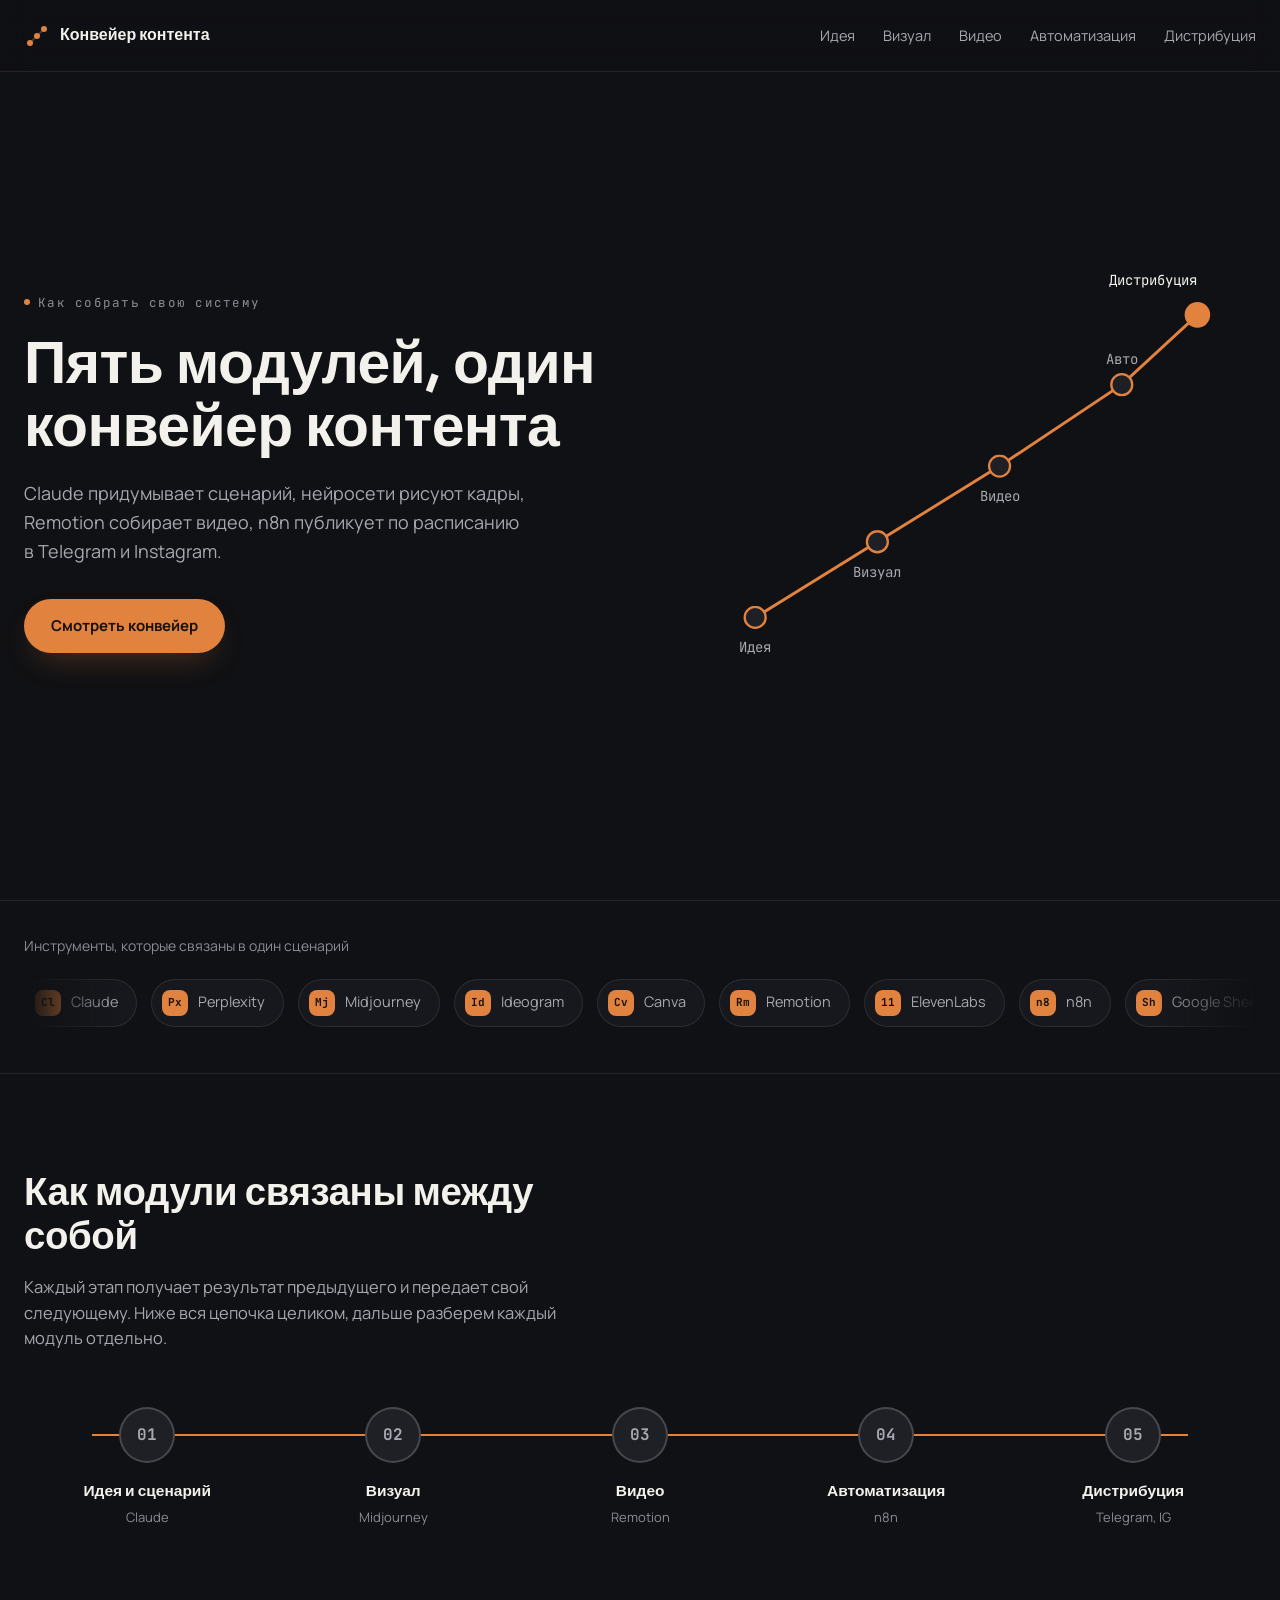
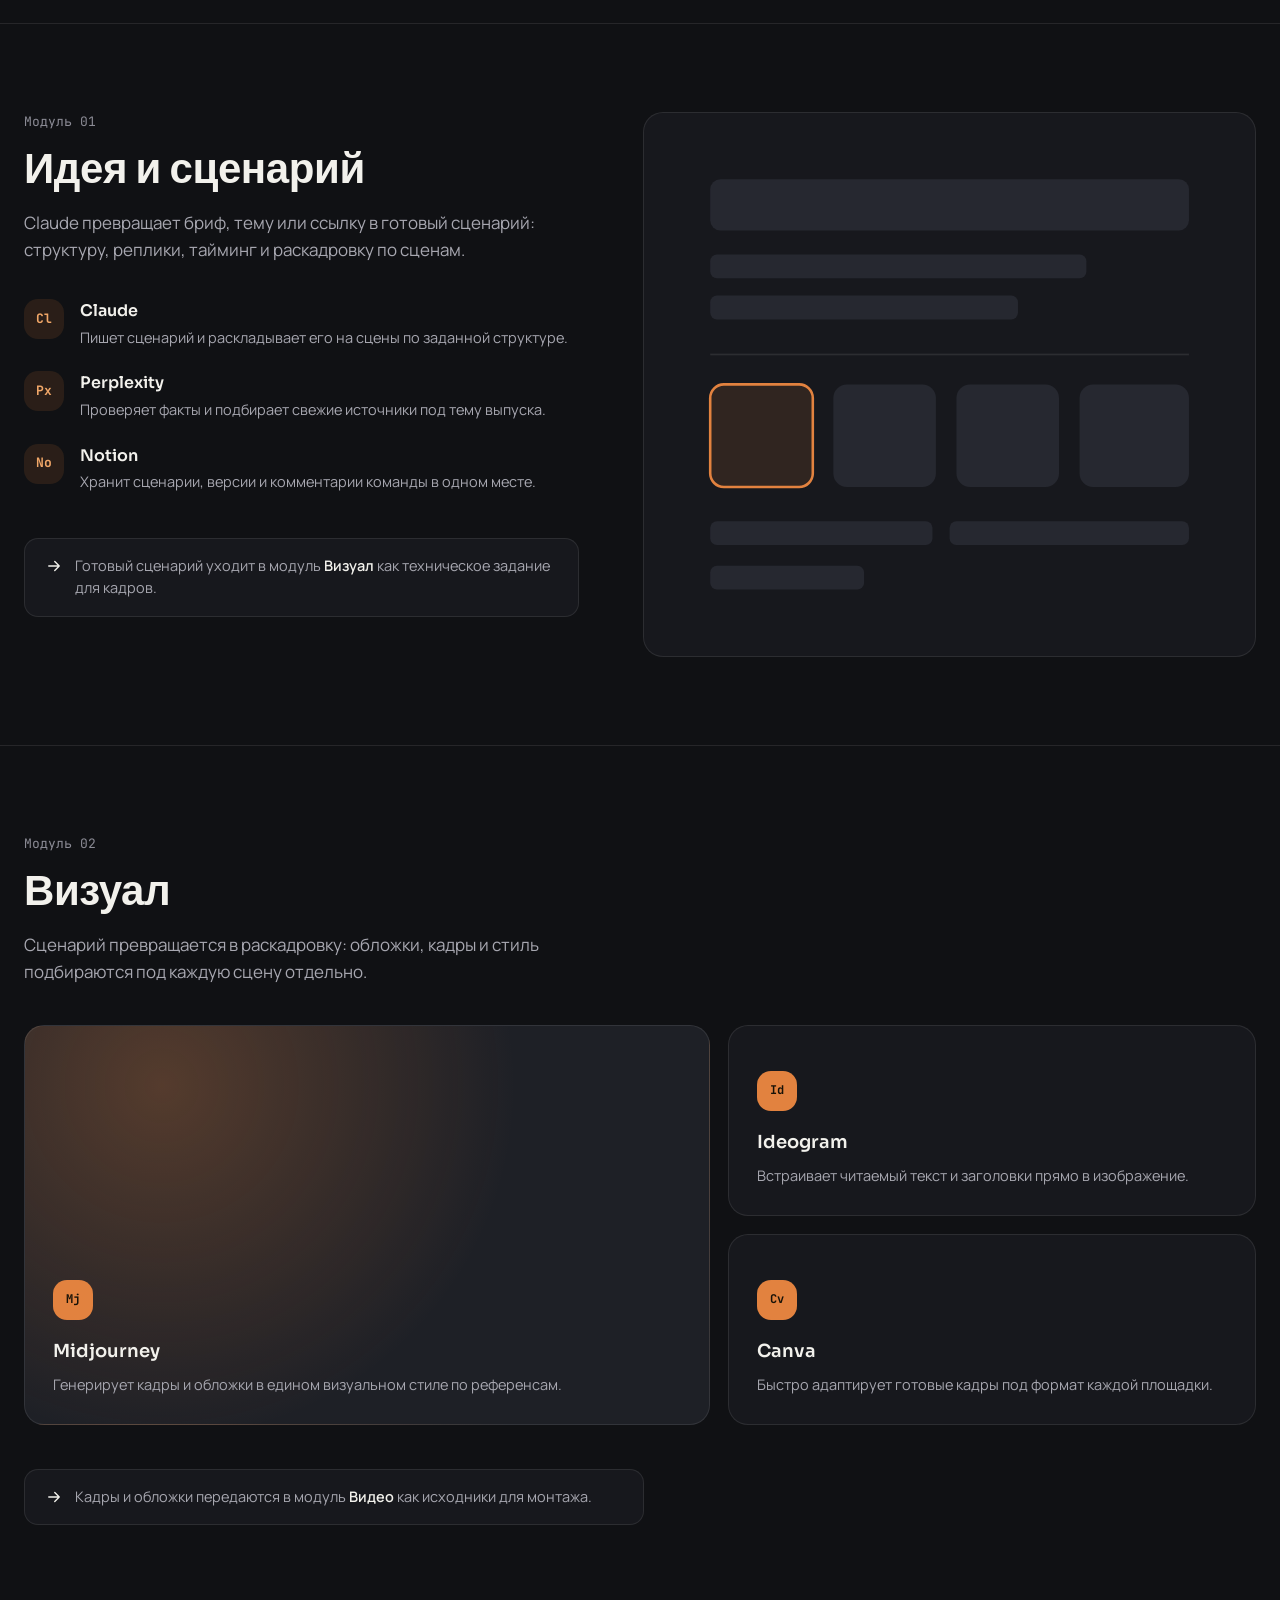
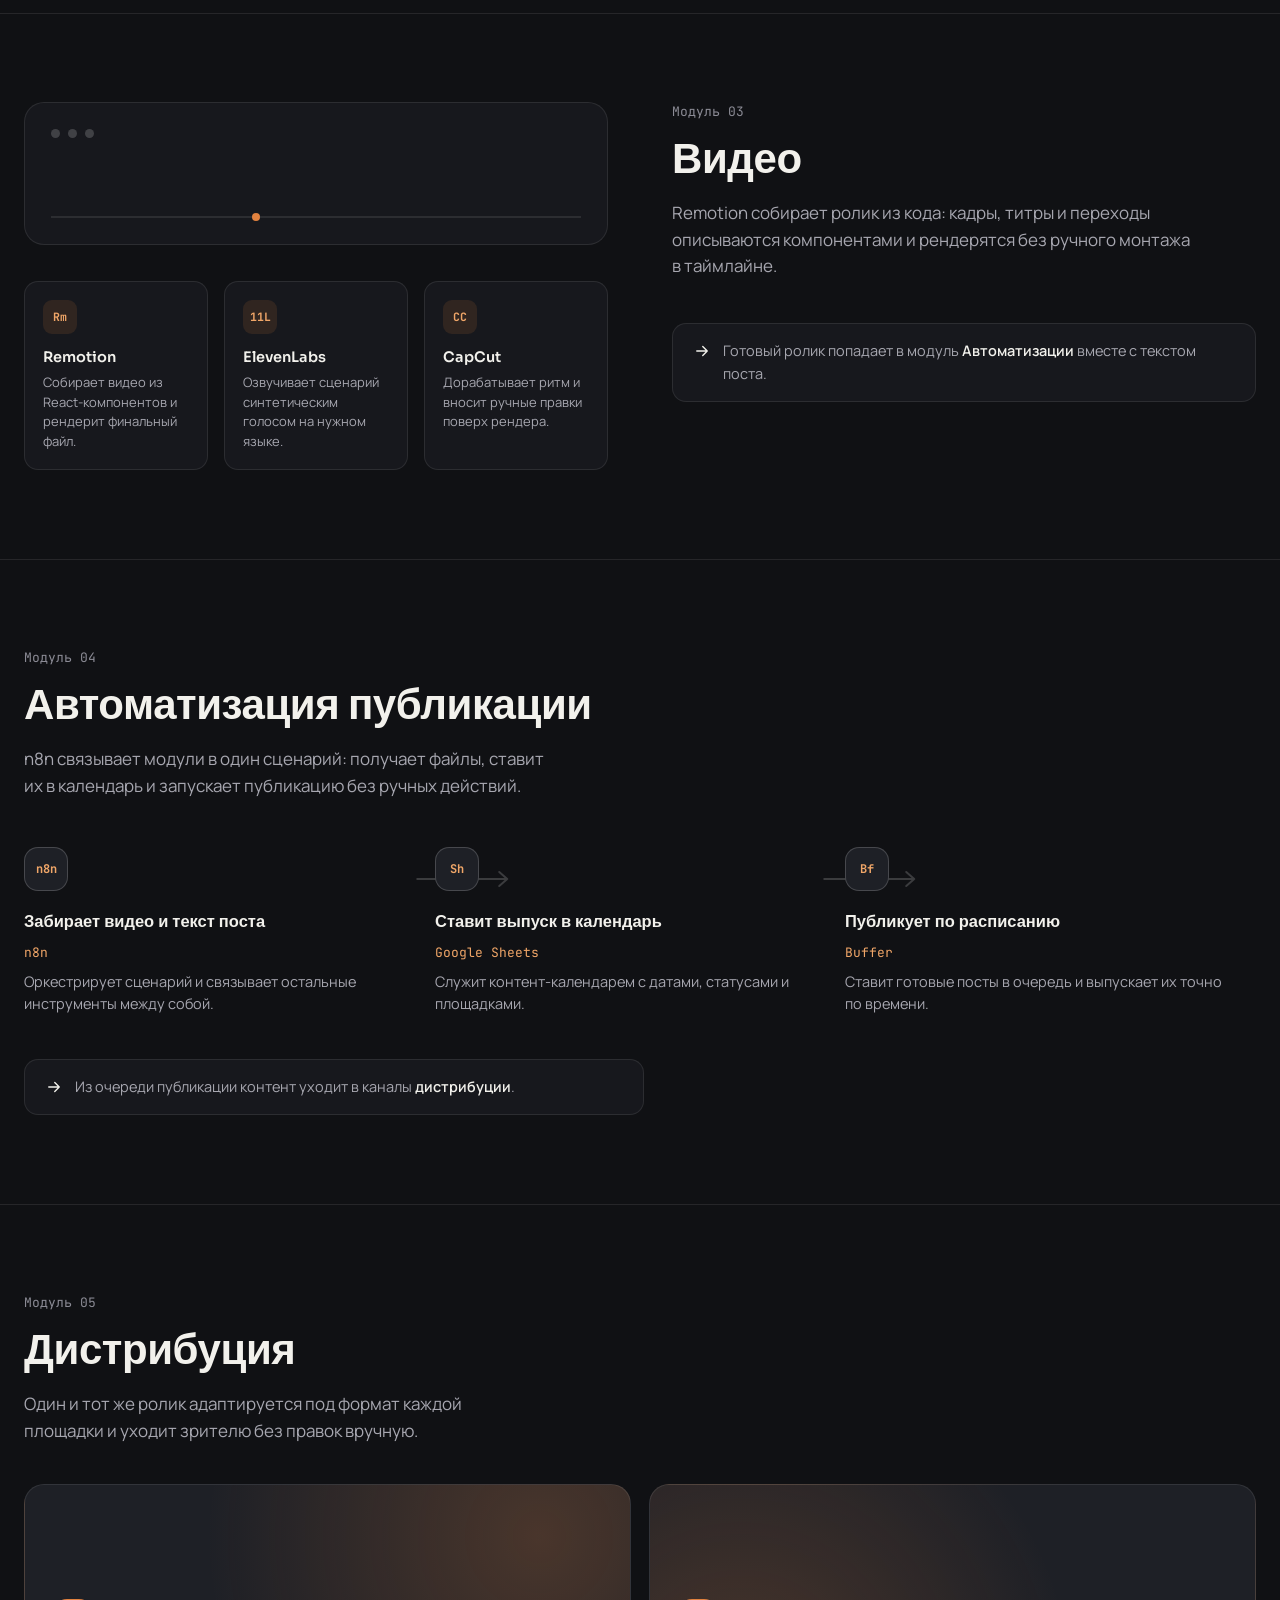
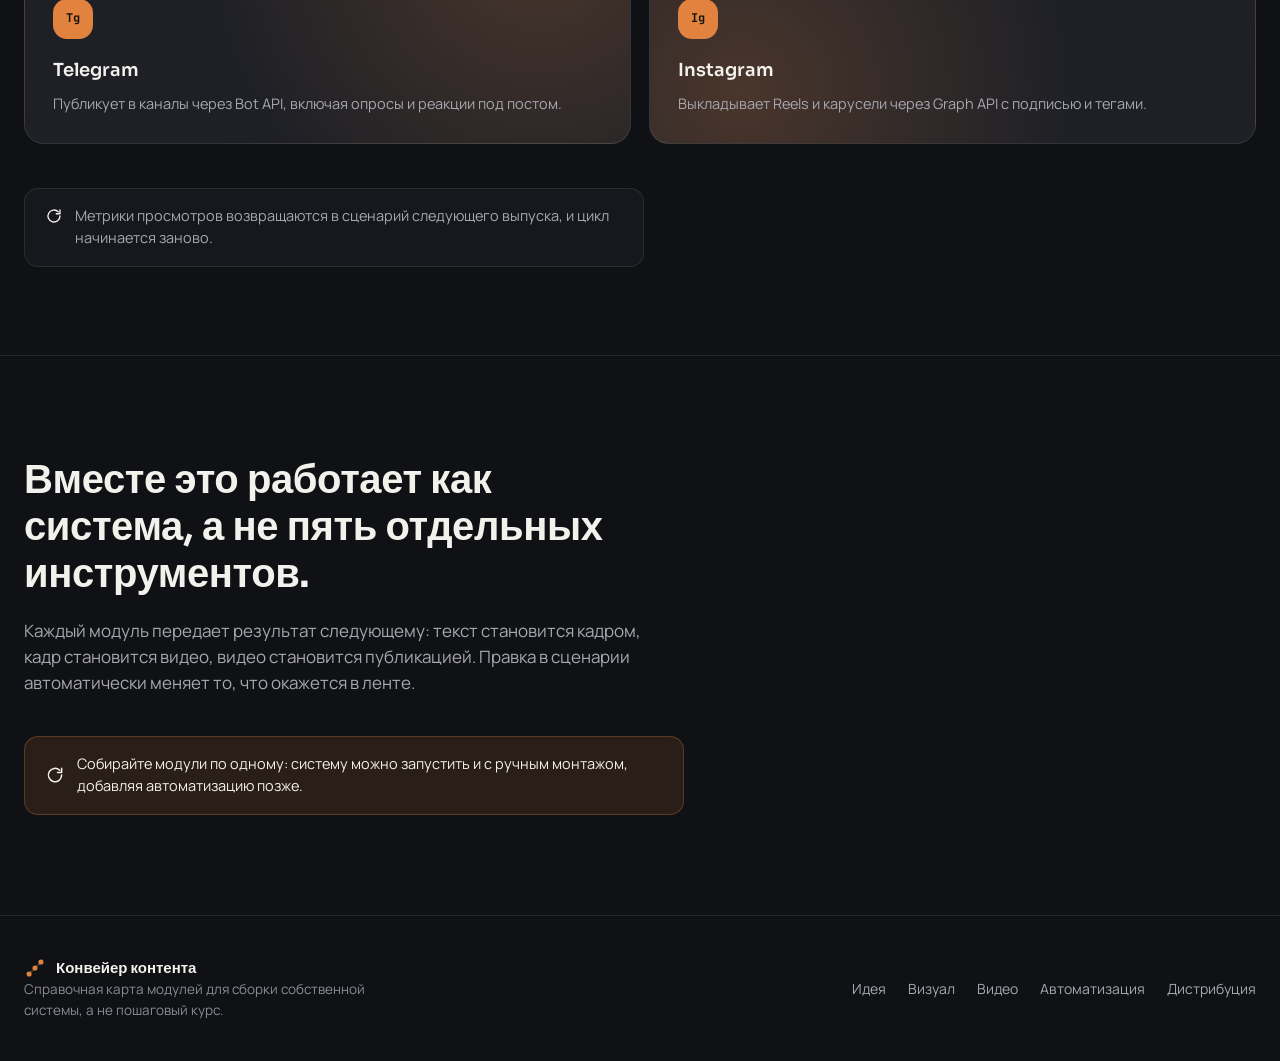
==== content-system-hub/index.html @ c8b433cd "Add content-system-hub: AI content pipeline hub Standalone interactive hub explaining how to build a" ====
<!doctype html>
<html lang="ru">
<head>
<meta charset="UTF-8">
<meta name="viewport" content="width=device-width, initial-scale=1">
<title>Конвейер контента на AI: пять модулей одной системы</title>
<meta name="description" content="Как собрать личную систему генерации контента: сценарий через Claude, визуал, видео на Remotion, автоматизация в n8n и дистрибуция в Telegram и Instagram.">
<link rel="preconnect" href="https://fonts.googleapis.com">
<link rel="preconnect" href="https://fonts.gstatic.com" crossorigin>
<link href="https://fonts.googleapis.com/css2?family=Sora:wght@500;600;700&family=Manrope:wght@400;500;600;700;800&family=JetBrains+Mono:wght@500;700&display=swap" rel="stylesheet">
<link rel="stylesheet" href="assets/css/style.css">
</head>
<body>

<nav class="nav">
  <div class="wrap nav__row">
    <a href="#top" class="brand">
      <svg class="brand__mark" viewBox="0 0 26 26" fill="none" aria-hidden="true">
        <line x1="6" y1="20" x2="20" y2="6" stroke="var(--c-border-strong)" stroke-width="2"/>
        <circle cx="6" cy="20" r="3" fill="var(--c-accent)"/>
        <circle cx="13" cy="13" r="3" fill="var(--c-accent)"/>
        <circle cx="20" cy="6" r="3" fill="var(--c-accent)"/>
      </svg>
      Конвейер контента
    </a>
    <ul class="nav__links">
      <li><a href="#idea">Идея</a></li>
      <li><a href="#visual">Визуал</a></li>
      <li><a href="#video">Видео</a></li>
      <li><a href="#automation">Автоматизация</a></li>
      <li><a href="#distribution">Дистрибуция</a></li>
    </ul>
    <button class="nav__toggle" aria-label="Открыть меню" aria-expanded="false">
      <svg viewBox="0 0 24 24" fill="none" aria-hidden="true">
        <path d="M4 6h16M4 12h16M4 18h16" stroke="currentColor" stroke-width="1.8" stroke-linecap="round"/>
      </svg>
    </button>
  </div>
</nav>

<header class="hero" id="top">
  <div class="wrap hero__grid">
    <div class="hero__text">
      <span class="hero__kicker"><span class="dot"></span>Как собрать свою систему</span>
      <h1>Пять модулей, один конвейер контента</h1>
      <p class="lede">Claude придумывает сценарий, нейросети рисуют кадры, Remotion собирает видео, n8n публикует по расписанию в Telegram и Instagram.</p>
      <div class="hero__actions">
        <a href="#pipeline" class="btn btn--primary">Смотреть конвейер</a>
      </div>
    </div>
    <div class="hero__art">
      <svg viewBox="0 0 480 380" fill="none" aria-hidden="true">
        <path class="flow-line" d="M50,320 L155,255 L260,190 L365,120 L430,60" stroke="var(--c-accent)" stroke-width="2.5" fill="none" stroke-linecap="round"/>
        <g class="flow-node" style="animation-delay:.35s">
          <circle cx="50" cy="320" r="9" fill="var(--c-bg-elev-2)" stroke="var(--c-accent)" stroke-width="2"/>
          <text x="50" y="350" text-anchor="middle" font-family="var(--font-mono)" font-size="12" fill="var(--c-text-muted)">Идея</text>
        </g>
        <g class="flow-node" style="animation-delay:.6s">
          <circle cx="155" cy="255" r="9" fill="var(--c-bg-elev-2)" stroke="var(--c-accent)" stroke-width="2"/>
          <text x="155" y="285" text-anchor="middle" font-family="var(--font-mono)" font-size="12" fill="var(--c-text-muted)">Визуал</text>
        </g>
        <g class="flow-node" style="animation-delay:.85s">
          <circle cx="260" cy="190" r="9" fill="var(--c-bg-elev-2)" stroke="var(--c-accent)" stroke-width="2"/>
          <text x="260" y="220" text-anchor="middle" font-family="var(--font-mono)" font-size="12" fill="var(--c-text-muted)">Видео</text>
        </g>
        <g class="flow-node" style="animation-delay:1.1s">
          <circle cx="365" cy="120" r="9" fill="var(--c-bg-elev-2)" stroke="var(--c-accent)" stroke-width="2"/>
          <text x="365" y="102" text-anchor="middle" font-family="var(--font-mono)" font-size="12" fill="var(--c-text-muted)">Авто</text>
        </g>
        <g class="flow-node" style="animation-delay:1.35s">
          <circle cx="430" cy="60" r="10" fill="var(--c-accent)" stroke="var(--c-accent)" stroke-width="2"/>
          <text x="392" y="34" text-anchor="middle" font-family="var(--font-mono)" font-size="12" fill="var(--c-text)">Дистрибуция</text>
        </g>
      </svg>
    </div>
  </div>
</header>

<section class="stack-strip">
  <div class="wrap">
    <p class="stack-strip__label">Инструменты, которые связаны в один сценарий</p>
    <div class="marquee">
      <div class="marquee__track">
        <span class="tool-chip"><span class="tool-chip__mark">Cl</span>Claude</span>
        <span class="tool-chip"><span class="tool-chip__mark">Px</span>Perplexity</span>
        <span class="tool-chip"><span class="tool-chip__mark">Mj</span>Midjourney</span>
        <span class="tool-chip"><span class="tool-chip__mark">Id</span>Ideogram</span>
        <span class="tool-chip"><span class="tool-chip__mark">Cv</span>Canva</span>
        <span class="tool-chip"><span class="tool-chip__mark">Rm</span>Remotion</span>
        <span class="tool-chip"><span class="tool-chip__mark">11</span>ElevenLabs</span>
        <span class="tool-chip"><span class="tool-chip__mark">n8</span>n8n</span>
        <span class="tool-chip"><span class="tool-chip__mark">Sh</span>Google Sheets</span>
        <span class="tool-chip"><span class="tool-chip__mark">Tg</span>Telegram</span>
        <span class="tool-chip"><span class="tool-chip__mark">Ig</span>Instagram</span>
        <!-- duplicated for seamless marquee loop -->
        <span class="tool-chip" aria-hidden="true"><span class="tool-chip__mark">Cl</span>Claude</span>
        <span class="tool-chip" aria-hidden="true"><span class="tool-chip__mark">Px</span>Perplexity</span>
        <span class="tool-chip" aria-hidden="true"><span class="tool-chip__mark">Mj</span>Midjourney</span>
        <span class="tool-chip" aria-hidden="true"><span class="tool-chip__mark">Id</span>Ideogram</span>
        <span class="tool-chip" aria-hidden="true"><span class="tool-chip__mark">Cv</span>Canva</span>
        <span class="tool-chip" aria-hidden="true"><span class="tool-chip__mark">Rm</span>Remotion</span>
        <span class="tool-chip" aria-hidden="true"><span class="tool-chip__mark">11</span>ElevenLabs</span>
        <span class="tool-chip" aria-hidden="true"><span class="tool-chip__mark">n8</span>n8n</span>
        <span class="tool-chip" aria-hidden="true"><span class="tool-chip__mark">Sh</span>Google Sheets</span>
        <span class="tool-chip" aria-hidden="true"><span class="tool-chip__mark">Tg</span>Telegram</span>
        <span class="tool-chip" aria-hidden="true"><span class="tool-chip__mark">Ig</span>Instagram</span>
      </div>
    </div>
  </div>
</section>

<section class="pipeline-map" id="pipeline">
  <div class="wrap">
    <div class="pipeline-map__head">
      <h2>Как модули связаны между собой</h2>
      <p>Каждый этап получает результат предыдущего и передает свой следующему. Ниже вся цепочка целиком, дальше разберем каждый модуль отдельно.</p>
    </div>
    <div class="pipeline-nodes" data-reveal-group>
      <div class="pipeline-nodes__line">
        <div class="pipeline-nodes__line-fill"></div>
      </div>
      <a href="#idea" class="pipeline-node reveal">
        <span class="pipeline-node__dot">01</span>
        <span class="pipeline-node__title">Идея и сценарий</span>
        <span class="pipeline-node__sub">Claude</span>
      </a>
      <a href="#visual" class="pipeline-node reveal">
        <span class="pipeline-node__dot">02</span>
        <span class="pipeline-node__title">Визуал</span>
        <span class="pipeline-node__sub">Midjourney</span>
      </a>
      <a href="#video" class="pipeline-node reveal">
        <span class="pipeline-node__dot">03</span>
        <span class="pipeline-node__title">Видео</span>
        <span class="pipeline-node__sub">Remotion</span>
      </a>
      <a href="#automation" class="pipeline-node reveal">
        <span class="pipeline-node__dot">04</span>
        <span class="pipeline-node__title">Автоматизация</span>
        <span class="pipeline-node__sub">n8n</span>
      </a>
      <a href="#distribution" class="pipeline-node reveal">
        <span class="pipeline-node__dot">05</span>
        <span class="pipeline-node__title">Дистрибуция</span>
        <span class="pipeline-node__sub">Telegram, IG</span>
      </a>
    </div>
  </div>
</section>

<!-- MODULE 1: IDEA -->
<section class="module" id="idea">
  <div class="wrap module--split" data-reveal-group>
    <div class="module__text reveal">
      <p class="module__index">Модуль 01</p>
      <h2>Идея и сценарий</h2>
      <p class="lede">Claude превращает бриф, тему или ссылку в готовый сценарий: структуру, реплики, тайминг и раскадровку по сценам.</p>
      <div class="tool-list">
        <div class="tool-list__item">
          <span class="tool-list__mark">Cl</span>
          <div>
            <p class="tool-list__name">Claude</p>
            <p class="tool-list__desc">Пишет сценарий и раскладывает его на сцены по заданной структуре.</p>
          </div>
        </div>
        <div class="tool-list__item">
          <span class="tool-list__mark">Px</span>
          <div>
            <p class="tool-list__name">Perplexity</p>
            <p class="tool-list__desc">Проверяет факты и подбирает свежие источники под тему выпуска.</p>
          </div>
        </div>
        <div class="tool-list__item">
          <span class="tool-list__mark">No</span>
          <div>
            <p class="tool-list__name">Notion</p>
            <p class="tool-list__desc">Хранит сценарии, версии и комментарии команды в одном месте.</p>
          </div>
        </div>
      </div>
      <div class="module__connector">
        <svg viewBox="0 0 24 24" fill="none" aria-hidden="true"><path d="M5 12h14M13 6l6 6-6 6" stroke="currentColor" stroke-width="1.8" stroke-linecap="round" stroke-linejoin="round"/></svg>
        <p>Готовый сценарий уходит в модуль <strong>Визуал</strong> как техническое задание для кадров.</p>
      </div>
    </div>
    <div class="module__visual reveal">
      <div class="visual-card">
        <svg viewBox="0 0 320 280" fill="none" aria-hidden="true">
          <rect x="20" y="20" width="280" height="30" rx="6" fill="var(--c-bg-elev-3)"/>
          <rect x="20" y="64" width="220" height="14" rx="4" fill="var(--c-bg-elev-3)"/>
          <rect x="20" y="88" width="180" height="14" rx="4" fill="var(--c-bg-elev-3)"/>
          <rect x="20" y="122" width="280" height="1" fill="var(--c-border)"/>
          <rect x="20" y="140" width="60" height="60" rx="8" fill="var(--c-accent-tint)" stroke="var(--c-accent)" stroke-width="1.5"/>
          <rect x="92" y="140" width="60" height="60" rx="8" fill="var(--c-bg-elev-3)"/>
          <rect x="164" y="140" width="60" height="60" rx="8" fill="var(--c-bg-elev-3)"/>
          <rect x="236" y="140" width="64" height="60" rx="8" fill="var(--c-bg-elev-3)"/>
          <rect x="20" y="220" width="130" height="14" rx="4" fill="var(--c-bg-elev-3)"/>
          <rect x="160" y="220" width="140" height="14" rx="4" fill="var(--c-bg-elev-3)"/>
          <rect x="20" y="246" width="90" height="14" rx="4" fill="var(--c-bg-elev-3)"/>
        </svg>
      </div>
    </div>
  </div>
</section>

<!-- MODULE 2: VISUAL -->
<section class="module" id="visual">
  <div class="wrap" data-reveal-group>
    <div class="reveal">
      <p class="module__index">Модуль 02</p>
      <h2>Визуал</h2>
      <p class="lede">Сценарий превращается в раскадровку: обложки, кадры и стиль подбираются под каждую сцену отдельно.</p>
    </div>
    <div class="bento-3">
      <div class="bento-card bento-card--feature reveal">
        <span class="bento-card__mark">Mj</span>
        <p class="bento-card__name">Midjourney</p>
        <p class="bento-card__desc">Генерирует кадры и обложки в едином визуальном стиле по референсам.</p>
      </div>
      <div class="bento-card bento-card--flat reveal">
        <span class="bento-card__mark">Id</span>
        <p class="bento-card__name">Ideogram</p>
        <p class="bento-card__desc">Встраивает читаемый текст и заголовки прямо в изображение.</p>
      </div>
      <div class="bento-card bento-card--flat reveal">
        <span class="bento-card__mark">Cv</span>
        <p class="bento-card__name">Canva</p>
        <p class="bento-card__desc">Быстро адаптирует готовые кадры под формат каждой площадки.</p>
      </div>
    </div>
    <div class="module__connector reveal">
      <svg viewBox="0 0 24 24" fill="none" aria-hidden="true"><path d="M5 12h14M13 6l6 6-6 6" stroke="currentColor" stroke-width="1.8" stroke-linecap="round" stroke-linejoin="round"/></svg>
      <p>Кадры и обложки передаются в модуль <strong>Видео</strong> как исходники для монтажа.</p>
    </div>
  </div>
</section>

<!-- MODULE 3: VIDEO -->
<section class="module" id="video">
  <div class="wrap module--split-rev" data-reveal-group>
    <div class="module__visual reveal">
      <div class="timeline-mock">
        <div class="timeline-mock__bar"><span></span><span></span><span></span></div>
        <div class="timeline-mock__track">
          <div class="timeline-mock__clip"></div>
          <div class="timeline-mock__clip timeline-mock__clip--active"></div>
          <div class="timeline-mock__clip timeline-mock__clip--active"></div>
          <div class="timeline-mock__clip"></div>
          <div class="timeline-mock__clip timeline-mock__clip--active"></div>
          <div class="timeline-mock__clip"></div>
          <div class="timeline-mock__clip"></div>
          <div class="timeline-mock__clip timeline-mock__clip--active"></div>
          <div class="timeline-mock__clip"></div>
          <div class="timeline-mock__clip"></div>
        </div>
        <div class="timeline-mock__ruler"><i style="left:38%"></i></div>
      </div>
      <div class="icon-strip">
        <div class="icon-strip__item">
          <span class="icon-strip__mark">Rm</span>
          <p class="icon-strip__name">Remotion</p>
          <p class="icon-strip__desc">Собирает видео из React-компонентов и рендерит финальный файл.</p>
        </div>
        <div class="icon-strip__item">
          <span class="icon-strip__mark">11L</span>
          <p class="icon-strip__name">ElevenLabs</p>
          <p class="icon-strip__desc">Озвучивает сценарий синтетическим голосом на нужном языке.</p>
        </div>
        <div class="icon-strip__item">
          <span class="icon-strip__mark">CC</span>
          <p class="icon-strip__name">CapCut</p>
          <p class="icon-strip__desc">Дорабатывает ритм и вносит ручные правки поверх рендера.</p>
        </div>
      </div>
    </div>
    <div class="module__text reveal">
      <p class="module__index">Модуль 03</p>
      <h2>Видео</h2>
      <p class="lede">Remotion собирает ролик из кода: кадры, титры и переходы описываются компонентами и рендерятся без ручного монтажа в таймлайне.</p>
      <div class="module__connector">
        <svg viewBox="0 0 24 24" fill="none" aria-hidden="true"><path d="M5 12h14M13 6l6 6-6 6" stroke="currentColor" stroke-width="1.8" stroke-linecap="round" stroke-linejoin="round"/></svg>
        <p>Готовый ролик попадает в модуль <strong>Автоматизации</strong> вместе с текстом поста.</p>
      </div>
    </div>
  </div>
</section>

<!-- MODULE 4: AUTOMATION -->
<section class="module" id="automation">
  <div class="wrap" data-reveal-group>
    <div class="reveal">
      <p class="module__index">Модуль 04</p>
      <h2>Автоматизация публикации</h2>
      <p class="lede">n8n связывает модули в один сценарий: получает файлы, ставит их в календарь и запускает публикацию без ручных действий.</p>
    </div>
    <div class="workflow">
      <div class="workflow__arrow" style="left:29%;width:14%"><svg viewBox="0 0 100 20" fill="none"><path d="M0 10h90M82 3l8 7-8 7" stroke="currentColor" stroke-width="2" fill="none" stroke-linecap="round" stroke-linejoin="round"/></svg></div>
      <div class="workflow__arrow" style="left:62%;width:14%"><svg viewBox="0 0 100 20" fill="none"><path d="M0 10h90M82 3l8 7-8 7" stroke="currentColor" stroke-width="2" fill="none" stroke-linecap="round" stroke-linejoin="round"/></svg></div>
      <div class="workflow-step reveal">
        <span class="workflow-step__mark">n8n</span>
        <p class="workflow-step__action">Забирает видео и текст поста</p>
        <p class="workflow-step__tool">n8n</p>
        <p class="workflow-step__desc">Оркестрирует сценарий и связывает остальные инструменты между собой.</p>
      </div>
      <div class="workflow-step reveal">
        <span class="workflow-step__mark">Sh</span>
        <p class="workflow-step__action">Ставит выпуск в календарь</p>
        <p class="workflow-step__tool">Google Sheets</p>
        <p class="workflow-step__desc">Служит контент-календарем с датами, статусами и площадками.</p>
      </div>
      <div class="workflow-step reveal">
        <span class="workflow-step__mark">Bf</span>
        <p class="workflow-step__action">Публикует по расписанию</p>
        <p class="workflow-step__tool">Buffer</p>
        <p class="workflow-step__desc">Ставит готовые посты в очередь и выпускает их точно по времени.</p>
      </div>
    </div>
    <div class="module__connector reveal">
      <svg viewBox="0 0 24 24" fill="none" aria-hidden="true"><path d="M5 12h14M13 6l6 6-6 6" stroke="currentColor" stroke-width="1.8" stroke-linecap="round" stroke-linejoin="round"/></svg>
      <p>Из очереди публикации контент уходит в каналы <strong>дистрибуции</strong>.</p>
    </div>
  </div>
</section>

<!-- MODULE 5: DISTRIBUTION -->
<section class="module" id="distribution">
  <div class="wrap" data-reveal-group>
    <div class="reveal">
      <p class="module__index">Модуль 05</p>
      <h2>Дистрибуция</h2>
      <p class="lede">Один и тот же ролик адаптируется под формат каждой площадки и уходит зрителю без правок вручную.</p>
    </div>
    <div class="bento-2">
      <div class="bento-card bento-card--telegram reveal">
        <span class="bento-card__mark">Tg</span>
        <p class="bento-card__name">Telegram</p>
        <p class="bento-card__desc">Публикует в каналы через Bot API, включая опросы и реакции под постом.</p>
      </div>
      <div class="bento-card bento-card--instagram reveal">
        <span class="bento-card__mark">Ig</span>
        <p class="bento-card__name">Instagram</p>
        <p class="bento-card__desc">Выкладывает Reels и карусели через Graph API с подписью и тегами.</p>
      </div>
    </div>
    <div class="module__connector reveal">
      <svg viewBox="0 0 24 24" fill="none" aria-hidden="true"><path d="M20 12a8 8 0 1 1-2.343-5.657M20 4v5h-5" stroke="currentColor" stroke-width="1.8" stroke-linecap="round" stroke-linejoin="round"/></svg>
      <p>Метрики просмотров возвращаются в сценарий следующего выпуска, и цикл начинается заново.</p>
    </div>
  </div>
</section>

<section class="closing">
  <div class="wrap" data-reveal-group>
    <div class="closing__head reveal">
      <h2>Вместе это работает как система, а не пять отдельных инструментов.</h2>
      <p>Каждый модуль передает результат следующему: текст становится кадром, кадр становится видео, видео становится публикацией. Правка в сценарии автоматически меняет то, что окажется в ленте.</p>
    </div>
    <div class="closing__loop reveal">
      <svg viewBox="0 0 24 24" fill="none" aria-hidden="true"><path d="M20 12a8 8 0 1 1-2.343-5.657M20 4v5h-5" stroke="currentColor" stroke-width="1.8" stroke-linecap="round" stroke-linejoin="round"/></svg>
      <p>Собирайте модули по одному: систему можно запустить и с ручным монтажом, добавляя автоматизацию позже.</p>
    </div>
  </div>
</section>

<footer class="footer">
  <div class="wrap footer__row">
    <div>
      <div class="footer__brand">
        <svg viewBox="0 0 26 26" fill="none" aria-hidden="true">
          <line x1="6" y1="20" x2="20" y2="6" stroke="var(--c-border-strong)" stroke-width="2"/>
          <circle cx="6" cy="20" r="3" fill="var(--c-accent)"/>
          <circle cx="13" cy="13" r="3" fill="var(--c-accent)"/>
          <circle cx="20" cy="6" r="3" fill="var(--c-accent)"/>
        </svg>
        Конвейер контента
      </div>
      <p class="footer__note">Справочная карта модулей для сборки собственной системы, а не пошаговый курс.</p>
    </div>
    <ul class="footer__links">
      <li><a href="#idea">Идея</a></li>
      <li><a href="#visual">Визуал</a></li>
      <li><a href="#video">Видео</a></li>
      <li><a href="#automation">Автоматизация</a></li>
      <li><a href="#distribution">Дистрибуция</a></li>
    </ul>
  </div>
</footer>

<script src="assets/js/main.js"></script>
</body>
</html>
---- content-system-hub/assets/css/style.css ----
/* ==========================================================================
   Design tokens
   Dial reading: DESIGN_VARIANCE 8 / MOTION_INTENSITY 6 / VISUAL_DENSITY 4
   Palette family: ink black + electric amber ("black and tan", no beige/brass)
   Radius rule: buttons & badges = pill, cards/tiles = 20px, small icon tiles = 14px
   ========================================================================== */

:root {
  /* color */
  --c-bg: #101114;
  --c-bg-elev: #17181d;
  --c-bg-elev-2: #1e2026;
  --c-bg-elev-3: #262830;
  --c-border: rgba(255, 255, 255, 0.09);
  --c-border-strong: rgba(255, 255, 255, 0.18);
  --c-text: #f2f1ec;
  --c-text-muted: #a7a7b0;
  --c-text-faint: #8b8b95;
  --c-accent: #e2823f;
  --c-accent-light: #f0a668;
  --c-accent-dark: #b8642a;
  --c-accent-tint: rgba(226, 130, 63, 0.12);

  /* radius */
  --r-pill: 999px;
  --r-card: 20px;
  --r-tile: 14px;

  /* shadow, tinted to the ink hue */
  --shadow-sm: 0 1px 2px rgba(0, 0, 0, 0.4);
  --shadow-md: 0 20px 48px -18px rgba(0, 0, 0, 0.7);
  --shadow-accent: 0 14px 32px -14px rgba(226, 130, 63, 0.38);

  /* type */
  --font-display: "Sora", "Helvetica Neue", Arial, sans-serif;
  --font-body: "Manrope", "Helvetica Neue", Arial, sans-serif;
  --font-mono: "JetBrains Mono", "SFMono-Regular", Consolas, monospace;

  /* motion */
  --ease-out: cubic-bezier(0.23, 1, 0.32, 1);
  --ease-in-out: cubic-bezier(0.77, 0, 0.175, 1);

  /* layout */
  --container: 1280px;
  --nav-h: 72px;
}

* {
  box-sizing: border-box;
}

html {
  color-scheme: dark;
  scroll-behavior: smooth;
}

@media (prefers-reduced-motion: reduce) {
  html {
    scroll-behavior: auto;
  }
}

body {
  margin: 0;
  background: var(--c-bg);
  color: var(--c-text);
  font-family: var(--font-body);
  font-size: 16px;
  line-height: 1.55;
  -webkit-font-smoothing: antialiased;
}

img {
  max-width: 100%;
  display: block;
}

a {
  color: inherit;
}

.wrap {
  max-width: var(--container);
  margin: 0 auto;
  padding: 0 24px;
}

@media (max-width: 640px) {
  .wrap {
    padding: 0 20px;
  }
}

h1, h2, h3 {
  font-family: var(--font-display);
  font-weight: 600;
  margin: 0;
  letter-spacing: -0.01em;
}

p {
  margin: 0;
}

.eyebrow {
  font-family: var(--font-mono);
  font-size: 12.5px;
  text-transform: uppercase;
  letter-spacing: 0.14em;
  color: var(--c-accent-light);
  margin: 0 0 14px;
}

/* ==========================================================================
   Reveal-on-scroll (shared)
   Purpose: sequencing / storytelling - reinforces "this is a pipeline of steps"
   transform + opacity only, ease-out, staggered via transition-delay
   ========================================================================== */

.reveal {
  opacity: 0;
  transform: translateY(22px);
  transition: opacity 0.6s var(--ease-out), transform 0.6s var(--ease-out);
  will-change: transform, opacity;
}

.reveal.is-visible {
  opacity: 1;
  transform: translateY(0);
}

@media (prefers-reduced-motion: reduce) {
  .reveal {
    transform: none;
    transition: opacity 0.4s ease;
  }
}

/* ==========================================================================
   Navigation - single line, height capped, hamburger under 1024px
   ========================================================================== */

.nav {
  position: sticky;
  top: 0;
  z-index: 40;
  height: var(--nav-h);
  display: flex;
  align-items: center;
  background: rgba(16, 17, 20, 0.82);
  backdrop-filter: blur(14px) saturate(140%);
  -webkit-backdrop-filter: blur(14px) saturate(140%);
  border-bottom: 1px solid var(--c-border);
}

.nav__row {
  width: 100%;
  display: flex;
  align-items: center;
  justify-content: space-between;
  gap: 24px;
}

.brand {
  display: flex;
  align-items: center;
  gap: 10px;
  text-decoration: none;
  color: var(--c-text);
  font-family: var(--font-display);
  font-weight: 600;
  font-size: 16px;
  white-space: nowrap;
}

.brand__mark {
  width: 26px;
  height: 26px;
  flex-shrink: 0;
}

.nav__links {
  display: flex;
  align-items: center;
  gap: 28px;
  list-style: none;
  margin: 0;
  padding: 0;
}

.nav__links a {
  text-decoration: none;
  font-size: 14.5px;
  color: var(--c-text-muted);
  transition: color 0.18s ease;
}

.nav__links a:hover {
  color: var(--c-text);
}

.nav__toggle {
  display: none;
  width: 40px;
  height: 40px;
  border-radius: var(--r-tile);
  border: 1px solid var(--c-border);
  background: var(--c-bg-elev);
  align-items: center;
  justify-content: center;
  cursor: pointer;
}

.nav__toggle svg {
  width: 18px;
  height: 18px;
  stroke: var(--c-text);
}

@media (max-width: 860px) {
  .nav__links {
    position: fixed;
    inset: var(--nav-h) 0 0 0;
    flex-direction: column;
    align-items: flex-start;
    justify-content: flex-start;
    gap: 4px;
    padding: 18px 20px 28px;
    background: var(--c-bg);
    border-top: 1px solid var(--c-border);
    transform: translateY(-8px);
    opacity: 0;
    visibility: hidden;
    transition: opacity 0.22s var(--ease-out), transform 0.22s var(--ease-out), visibility 0.22s;
  }

  .nav__links a {
    display: block;
    width: 100%;
    padding: 14px 4px;
    font-size: 17px;
    border-bottom: 1px solid var(--c-border);
  }

  .nav.is-open .nav__links {
    transform: translateY(0);
    opacity: 1;
    visibility: visible;
  }

  .nav__toggle {
    display: inline-flex;
  }
}

/* ==========================================================================
   Buttons
   ========================================================================== */

.btn {
  display: inline-flex;
  align-items: center;
  gap: 8px;
  border-radius: var(--r-pill);
  padding: 14px 26px;
  font-family: var(--font-body);
  font-weight: 700;
  font-size: 15px;
  text-decoration: none;
  border: 1px solid transparent;
  cursor: pointer;
  white-space: nowrap;
  transition: transform 0.16s var(--ease-out), box-shadow 0.16s var(--ease-out), background 0.16s ease;
}

.btn--primary {
  background: var(--c-accent);
  color: #171208;
  box-shadow: var(--shadow-accent);
}

.btn--primary:hover {
  background: var(--c-accent-light);
}

.btn:active {
  transform: scale(0.98);
}

/* ==========================================================================
   Hero
   ========================================================================== */

.hero {
  padding: 56px 0 88px;
  min-height: calc(100dvh - var(--nav-h));
  display: flex;
  align-items: center;
}

.hero__grid {
  display: grid;
  grid-template-columns: 1.05fr 0.95fr;
  gap: 56px;
  align-items: center;
  width: 100%;
}

.hero__kicker {
  display: inline-flex;
  align-items: center;
  gap: 8px;
  font-family: var(--font-mono);
  font-size: 12.5px;
  letter-spacing: 0.1em;
  color: var(--c-text-faint);
  margin-bottom: 20px;
}

.hero__kicker .dot {
  width: 6px;
  height: 6px;
  border-radius: 50%;
  background: var(--c-accent);
}

.hero h1 {
  font-size: clamp(38px, 4.6vw, 62px);
  line-height: 1.06;
  max-width: 15ch;
}

.hero p.lede {
  margin-top: 22px;
  font-size: 18px;
  line-height: 1.6;
  color: var(--c-text-muted);
  max-width: 46ch;
}

.hero__actions {
  margin-top: 34px;
  display: flex;
  gap: 14px;
  flex-wrap: wrap;
}

.hero__art {
  position: relative;
}

.hero__art svg {
  width: 100%;
  height: auto;
}

.flow-line {
  stroke-dasharray: 900;
  stroke-dashoffset: 900;
  animation: draw-line 1.4s var(--ease-out) 0.2s forwards;
}

.flow-node {
  opacity: 0;
  transform-origin: center;
  animation: pop-node 0.5s var(--ease-out) forwards;
}

@keyframes draw-line {
  to { stroke-dashoffset: 0; }
}

@keyframes pop-node {
  from { opacity: 0; transform: scale(0.7); }
  to { opacity: 1; transform: scale(1); }
}

@media (prefers-reduced-motion: reduce) {
  .flow-line { animation: none; stroke-dashoffset: 0; }
  .flow-node { animation: none; opacity: 1; transform: scale(1); }
}

@media (max-width: 900px) {
  .hero {
    padding: 40px 0 64px;
  }
  .hero__grid {
    grid-template-columns: 1fr;
    gap: 40px;
  }
  .hero__art {
    order: 2;
  }
}

/* ==========================================================================
   Tool marquee (the one marquee on this page)
   Purpose: breadth of interchangeable tools across the whole pipeline
   ========================================================================== */

.stack-strip {
  padding: 34px 0 46px;
  border-top: 1px solid var(--c-border);
  border-bottom: 1px solid var(--c-border);
  overflow: hidden;
}

.stack-strip__label {
  font-size: 14px;
  color: var(--c-text-faint);
  margin-bottom: 22px;
}

.marquee {
  overflow: hidden;
  mask-image: linear-gradient(90deg, transparent, #000 8%, #000 92%, transparent);
  -webkit-mask-image: linear-gradient(90deg, transparent, #000 8%, #000 92%, transparent);
}

.marquee__track {
  display: flex;
  gap: 14px;
  width: max-content;
  animation: marquee-scroll 34s linear infinite;
}

.marquee:hover .marquee__track {
  animation-play-state: paused;
}

@keyframes marquee-scroll {
  from { transform: translateX(0); }
  to { transform: translateX(-50%); }
}

@media (prefers-reduced-motion: reduce) {
  .marquee__track {
    animation: none;
    flex-wrap: wrap;
    width: 100%;
  }
  .marquee__track .tool-chip:nth-child(n+12) {
    display: none;
  }
}

.tool-chip {
  display: flex;
  align-items: center;
  gap: 10px;
  padding: 10px 18px 10px 10px;
  border-radius: var(--r-pill);
  border: 1px solid var(--c-border);
  background: var(--c-bg-elev);
  flex-shrink: 0;
  font-size: 14.5px;
  color: var(--c-text-muted);
}

.tool-chip__mark {
  width: 26px;
  height: 26px;
  border-radius: 8px;
  display: flex;
  align-items: center;
  justify-content: center;
  font-family: var(--font-mono);
  font-weight: 700;
  font-size: 11px;
  color: #171208;
  background: var(--c-accent);
  flex-shrink: 0;
}

/* ==========================================================================
   Pipeline map
   ========================================================================== */

.pipeline-map {
  padding: 96px 0;
}

.pipeline-map__head {
  max-width: 56ch;
  margin-bottom: 56px;
}

.pipeline-map__head h2 {
  font-size: clamp(28px, 3vw, 40px);
  line-height: 1.15;
}

.pipeline-map__head p {
  margin-top: 16px;
  color: var(--c-text-muted);
  font-size: 16.5px;
}

.pipeline-nodes {
  display: grid;
  grid-template-columns: repeat(5, 1fr);
  gap: 0;
  position: relative;
}

.pipeline-nodes__line {
  position: absolute;
  top: 27px;
  left: 5.5%;
  right: 5.5%;
  height: 2px;
  background: var(--c-border-strong);
  z-index: 0;
}

.pipeline-nodes__line-fill {
  position: absolute;
  inset: 0;
  background: var(--c-accent);
  width: 0%;
  transition: width 1.4s var(--ease-out);
}

.pipeline-nodes__line-fill.is-visible {
  width: 100%;
}

.pipeline-node {
  position: relative;
  z-index: 1;
  display: flex;
  flex-direction: column;
  align-items: center;
  text-align: center;
  text-decoration: none;
  color: inherit;
  padding: 0 10px;
}

.pipeline-node__dot {
  width: 56px;
  height: 56px;
  border-radius: 50%;
  background: var(--c-bg-elev-2);
  border: 2px solid var(--c-border-strong);
  display: flex;
  align-items: center;
  justify-content: center;
  font-family: var(--font-mono);
  font-weight: 700;
  color: var(--c-text-muted);
  margin-bottom: 16px;
  transition: border-color 0.2s ease, color 0.2s ease, transform 0.2s var(--ease-out);
}

.pipeline-node:hover .pipeline-node__dot {
  border-color: var(--c-accent);
  color: var(--c-accent-light);
}

@media (hover: hover) and (pointer: fine) {
  .pipeline-node:hover .pipeline-node__dot {
    transform: translateY(-3px);
  }
}

.pipeline-node__title {
  font-family: var(--font-display);
  font-weight: 600;
  font-size: 15.5px;
}

.pipeline-node__sub {
  margin-top: 4px;
  font-size: 13px;
  color: var(--c-text-faint);
}

@media (max-width: 780px) {
  .pipeline-nodes {
    grid-template-columns: 1fr;
    gap: 28px;
    padding-left: 28px;
  }
  .pipeline-nodes__line {
    top: 0;
    bottom: 0;
    left: 27px;
    right: auto;
    width: 2px;
    height: auto;
  }
  .pipeline-nodes__line-fill {
    width: 100%;
    height: 0%;
  }
  .pipeline-nodes__line-fill.is-visible {
    height: 100%;
  }
  .pipeline-node {
    flex-direction: row;
    text-align: left;
    align-items: flex-start;
  }
  .pipeline-node__dot {
    margin-bottom: 0;
    margin-right: 18px;
    margin-left: -28px;
    flex-shrink: 0;
  }
}

/* ==========================================================================
   Modules - shared shell
   ========================================================================== */

.module {
  padding: 88px 0;
  border-top: 1px solid var(--c-border);
}

.module__index {
  font-family: var(--font-mono);
  font-size: 13px;
  color: var(--c-text-faint);
  margin-bottom: 14px;
}

.module h2 {
  font-size: clamp(28px, 3.4vw, 42px);
  line-height: 1.1;
}

.module .lede {
  margin-top: 18px;
  font-size: 17px;
  color: var(--c-text-muted);
  max-width: 52ch;
}

.module__connector {
  margin-top: 44px;
  display: flex;
  align-items: flex-start;
  gap: 12px;
  padding: 16px 20px;
  border-radius: var(--r-tile);
  background: var(--c-bg-elev);
  border: 1px solid var(--c-border);
  max-width: 62ch;
}

.module__connector svg {
  width: 18px;
  height: 18px;
  flex-shrink: 0;
  margin-top: 2px;
  stroke: var(--c-accent-light);
}

.module__connector p {
  font-size: 14.5px;
  color: var(--c-text-muted);
}

.module__connector strong {
  color: var(--c-text);
  font-weight: 600;
}

/* module 1: split with definition-list tools */

.module--split {
  display: grid;
  grid-template-columns: 0.95fr 1.05fr;
  gap: 64px;
  align-items: start;
}

.module--split .module__visual {
  order: 2;
}

.tool-list {
  margin-top: 36px;
  display: flex;
  flex-direction: column;
  gap: 22px;
}

.tool-list__item {
  display: flex;
  gap: 16px;
}

.tool-list__mark {
  width: 40px;
  height: 40px;
  border-radius: var(--r-tile);
  background: var(--c-accent-tint);
  color: var(--c-accent-light);
  display: flex;
  align-items: center;
  justify-content: center;
  font-family: var(--font-mono);
  font-weight: 700;
  font-size: 13px;
  flex-shrink: 0;
}

.tool-list__name {
  font-family: var(--font-display);
  font-weight: 600;
  font-size: 16px;
}

.tool-list__desc {
  margin-top: 3px;
  font-size: 14.5px;
  color: var(--c-text-muted);
}

.visual-card {
  background: var(--c-bg-elev);
  border: 1px solid var(--c-border);
  border-radius: var(--r-card);
  padding: 32px;
  min-height: 320px;
  display: flex;
  align-items: center;
  justify-content: center;
}

.visual-card svg {
  width: 100%;
  height: auto;
}

@media (max-width: 900px) {
  .module--split {
    grid-template-columns: 1fr;
    gap: 36px;
  }
  .module--split .module__visual {
    order: 1;
  }
  .module--split .module__text {
    order: 2;
  }
}

/* module 2: asymmetric bento (3 items, not 3-equal-columns) */

.bento-3 {
  margin-top: 40px;
  display: grid;
  grid-template-columns: 1.3fr 1fr;
  grid-template-rows: auto auto;
  gap: 18px;
}

.bento-3 .bento-card:first-child {
  grid-row: 1 / 3;
}

.bento-card {
  border-radius: var(--r-card);
  border: 1px solid var(--c-border);
  padding: 28px;
  position: relative;
  overflow: hidden;
  display: flex;
  flex-direction: column;
  justify-content: flex-end;
  min-height: 190px;
}

.bento-card--feature {
  min-height: 400px;
  background:
    radial-gradient(circle at 20% 15%, rgba(226, 130, 63, 0.28), transparent 55%),
    var(--c-bg-elev-2);
}

.bento-card--flat {
  background: var(--c-bg-elev);
}

.bento-card__mark {
  width: 40px;
  height: 40px;
  border-radius: var(--r-tile);
  background: var(--c-accent);
  color: #171208;
  display: flex;
  align-items: center;
  justify-content: center;
  font-family: var(--font-mono);
  font-weight: 700;
  font-size: 12px;
  margin-bottom: 18px;
}

.bento-card__name {
  font-family: var(--font-display);
  font-weight: 600;
  font-size: 18px;
}

.bento-card__desc {
  margin-top: 8px;
  font-size: 14.5px;
  color: var(--c-text-muted);
}

@media (max-width: 720px) {
  .bento-3 {
    grid-template-columns: 1fr;
  }
  .bento-3 .bento-card:first-child {
    grid-row: auto;
  }
  .bento-card--feature {
    min-height: 260px;
  }
}

/* module 3: reversed split with timeline-style mock visual */

.module--split-rev {
  display: grid;
  grid-template-columns: 1fr 1fr;
  gap: 64px;
  align-items: start;
}

.module--split-rev .module__visual {
  order: 1;
}

.module--split-rev .module__text {
  order: 2;
}

.timeline-mock {
  background: var(--c-bg-elev);
  border: 1px solid var(--c-border);
  border-radius: var(--r-card);
  padding: 26px;
}

.timeline-mock__bar {
  display: flex;
  align-items: center;
  gap: 8px;
  margin-bottom: 22px;
}

.timeline-mock__bar span {
  width: 9px;
  height: 9px;
  border-radius: 50%;
  background: var(--c-border-strong);
}

.timeline-mock__track {
  display: flex;
  gap: 4px;
  height: 46px;
  align-items: flex-end;
}

.timeline-mock__clip {
  flex: 1;
  border-radius: 6px 6px 0 0;
  background: var(--c-bg-elev-3);
}

.timeline-mock__clip--active {
  background: linear-gradient(180deg, var(--c-accent-light), var(--c-accent));
}

.timeline-mock__ruler {
  margin-top: 10px;
  height: 2px;
  background: var(--c-border);
  position: relative;
}

.timeline-mock__ruler i {
  position: absolute;
  top: -3px;
  width: 8px;
  height: 8px;
  border-radius: 50%;
  background: var(--c-accent);
}

.icon-strip {
  margin-top: 36px;
  display: grid;
  grid-template-columns: repeat(3, 1fr);
  gap: 16px;
}

.icon-strip__item {
  border: 1px solid var(--c-border);
  border-radius: var(--r-tile);
  padding: 18px;
  background: var(--c-bg-elev);
}

.icon-strip__mark {
  width: 34px;
  height: 34px;
  border-radius: 9px;
  background: var(--c-accent-tint);
  color: var(--c-accent-light);
  display: flex;
  align-items: center;
  justify-content: center;
  font-family: var(--font-mono);
  font-weight: 700;
  font-size: 11.5px;
  margin-bottom: 12px;
}

.icon-strip__name {
  font-family: var(--font-display);
  font-weight: 600;
  font-size: 14.5px;
}

.icon-strip__desc {
  margin-top: 5px;
  font-size: 13px;
  color: var(--c-text-muted);
  line-height: 1.5;
}

@media (max-width: 900px) {
  .module--split-rev {
    grid-template-columns: 1fr;
    gap: 36px;
  }
  .module--split-rev .module__visual,
  .module--split-rev .module__text {
    order: unset;
  }
  .icon-strip {
    grid-template-columns: 1fr;
  }
}

/* module 4: full-width workflow row (distinct family, not a card grid) */

.workflow {
  margin-top: 48px;
  display: grid;
  grid-template-columns: repeat(3, 1fr);
  gap: 0;
  position: relative;
}

.workflow__arrow {
  position: absolute;
  top: 22px;
  z-index: 0;
  color: var(--c-border-strong);
}

.workflow__arrow svg {
  width: 100%;
  height: 20px;
}

.workflow-step {
  position: relative;
  z-index: 1;
  padding: 0 20px 0 0;
}

.workflow-step__mark {
  width: 44px;
  height: 44px;
  border-radius: var(--r-tile);
  background: var(--c-bg-elev-2);
  border: 1px solid var(--c-border-strong);
  display: flex;
  align-items: center;
  justify-content: center;
  font-family: var(--font-mono);
  font-weight: 700;
  font-size: 12px;
  color: var(--c-accent-light);
  margin-bottom: 18px;
}

.workflow-step__action {
  font-family: var(--font-display);
  font-weight: 600;
  font-size: 16.5px;
}

.workflow-step__tool {
  margin-top: 8px;
  font-size: 13px;
  font-family: var(--font-mono);
  color: var(--c-accent-light);
}

.workflow-step__desc {
  margin-top: 8px;
  font-size: 14.5px;
  color: var(--c-text-muted);
  line-height: 1.55;
}

@media (max-width: 820px) {
  .workflow {
    grid-template-columns: 1fr;
    gap: 32px;
  }
  .workflow__arrow {
    display: none;
  }
  .workflow-step {
    padding-right: 0;
  }
}

/* module 5: two-tile bento (Telegram / Instagram) */

.bento-2 {
  margin-top: 40px;
  display: grid;
  grid-template-columns: 1fr 1fr;
  gap: 18px;
}

.bento-2 .bento-card {
  min-height: 260px;
}

.bento-card--telegram {
  background:
    radial-gradient(circle at 85% 20%, rgba(226, 130, 63, 0.22), transparent 60%),
    var(--c-bg-elev-2);
}

.bento-card--instagram {
  background:
    radial-gradient(circle at 15% 80%, rgba(226, 130, 63, 0.22), transparent 60%),
    var(--c-bg-elev-2);
}

@media (max-width: 720px) {
  .bento-2 {
    grid-template-columns: 1fr;
  }
}

/* ==========================================================================
   Closing / synthesis
   ========================================================================== */

.closing {
  padding: 100px 0;
  border-top: 1px solid var(--c-border);
  text-align: left;
}

.closing__head {
  max-width: 62ch;
}

.closing__head h2 {
  font-size: clamp(28px, 3.4vw, 40px);
  line-height: 1.18;
}

.closing__head p {
  margin-top: 20px;
  font-size: 17px;
  color: var(--c-text-muted);
}

.closing__loop {
  margin-top: 40px;
  display: flex;
  align-items: center;
  gap: 12px;
  padding: 16px 20px;
  border-radius: var(--r-tile);
  background: var(--c-accent-tint);
  border: 1px solid rgba(226, 130, 63, 0.28);
  max-width: 66ch;
}

.closing__loop svg {
  width: 20px;
  height: 20px;
  flex-shrink: 0;
  stroke: var(--c-accent-light);
}

.closing__loop p {
  font-size: 14.5px;
  color: var(--c-text);
}

/* ==========================================================================
   Footer
   ========================================================================== */

.footer {
  border-top: 1px solid var(--c-border);
  padding: 40px 0;
}

.footer__row {
  display: flex;
  align-items: center;
  justify-content: space-between;
  gap: 24px;
  flex-wrap: wrap;
}

.footer__brand {
  display: flex;
  align-items: center;
  gap: 10px;
  font-family: var(--font-display);
  font-weight: 600;
  font-size: 15px;
}

.footer__brand svg {
  width: 22px;
  height: 22px;
}

.footer__note {
  font-size: 13.5px;
  color: var(--c-text-faint);
  max-width: 46ch;
}

.footer__links {
  display: flex;
  gap: 22px;
  list-style: none;
  margin: 0;
  padding: 0;
  flex-wrap: wrap;
}

.footer__links a {
  text-decoration: none;
  font-size: 14px;
  color: var(--c-text-muted);
  transition: color 0.18s ease;
}

.footer__links a:hover {
  color: var(--c-text);
}
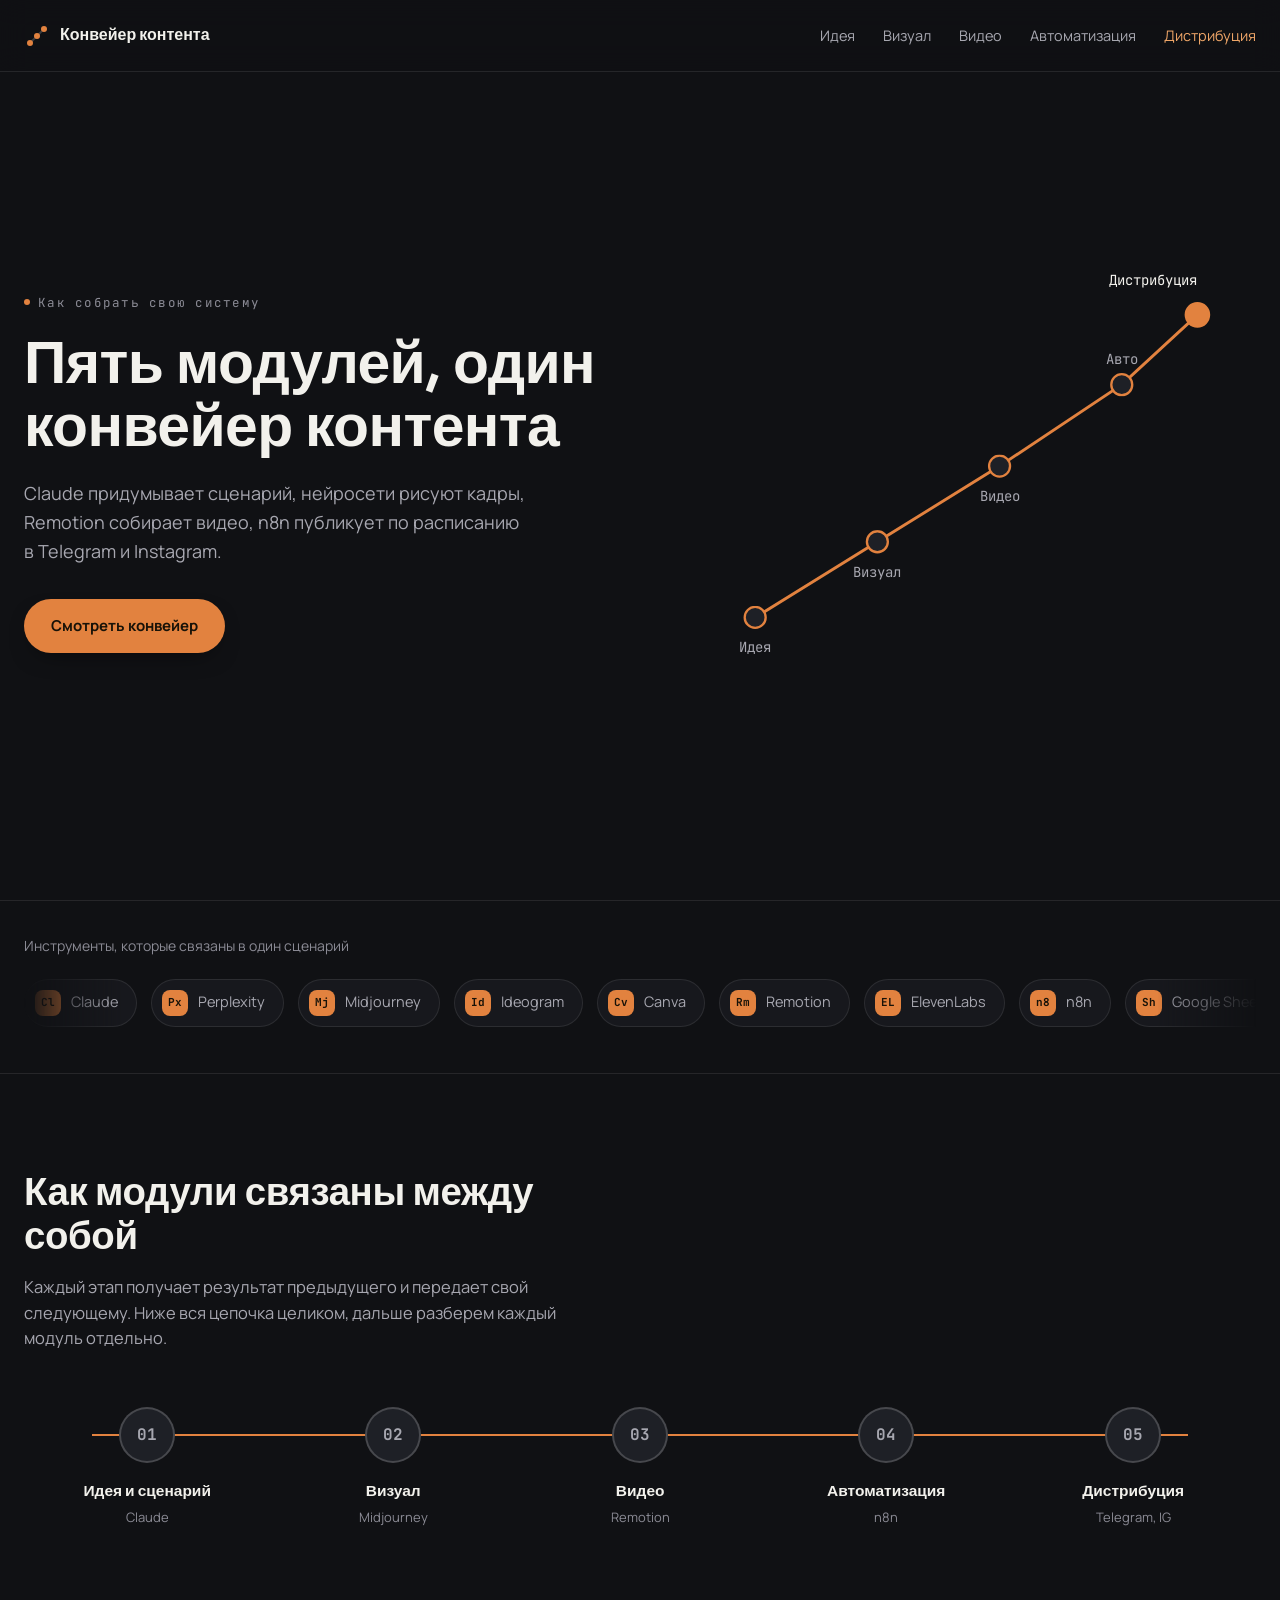
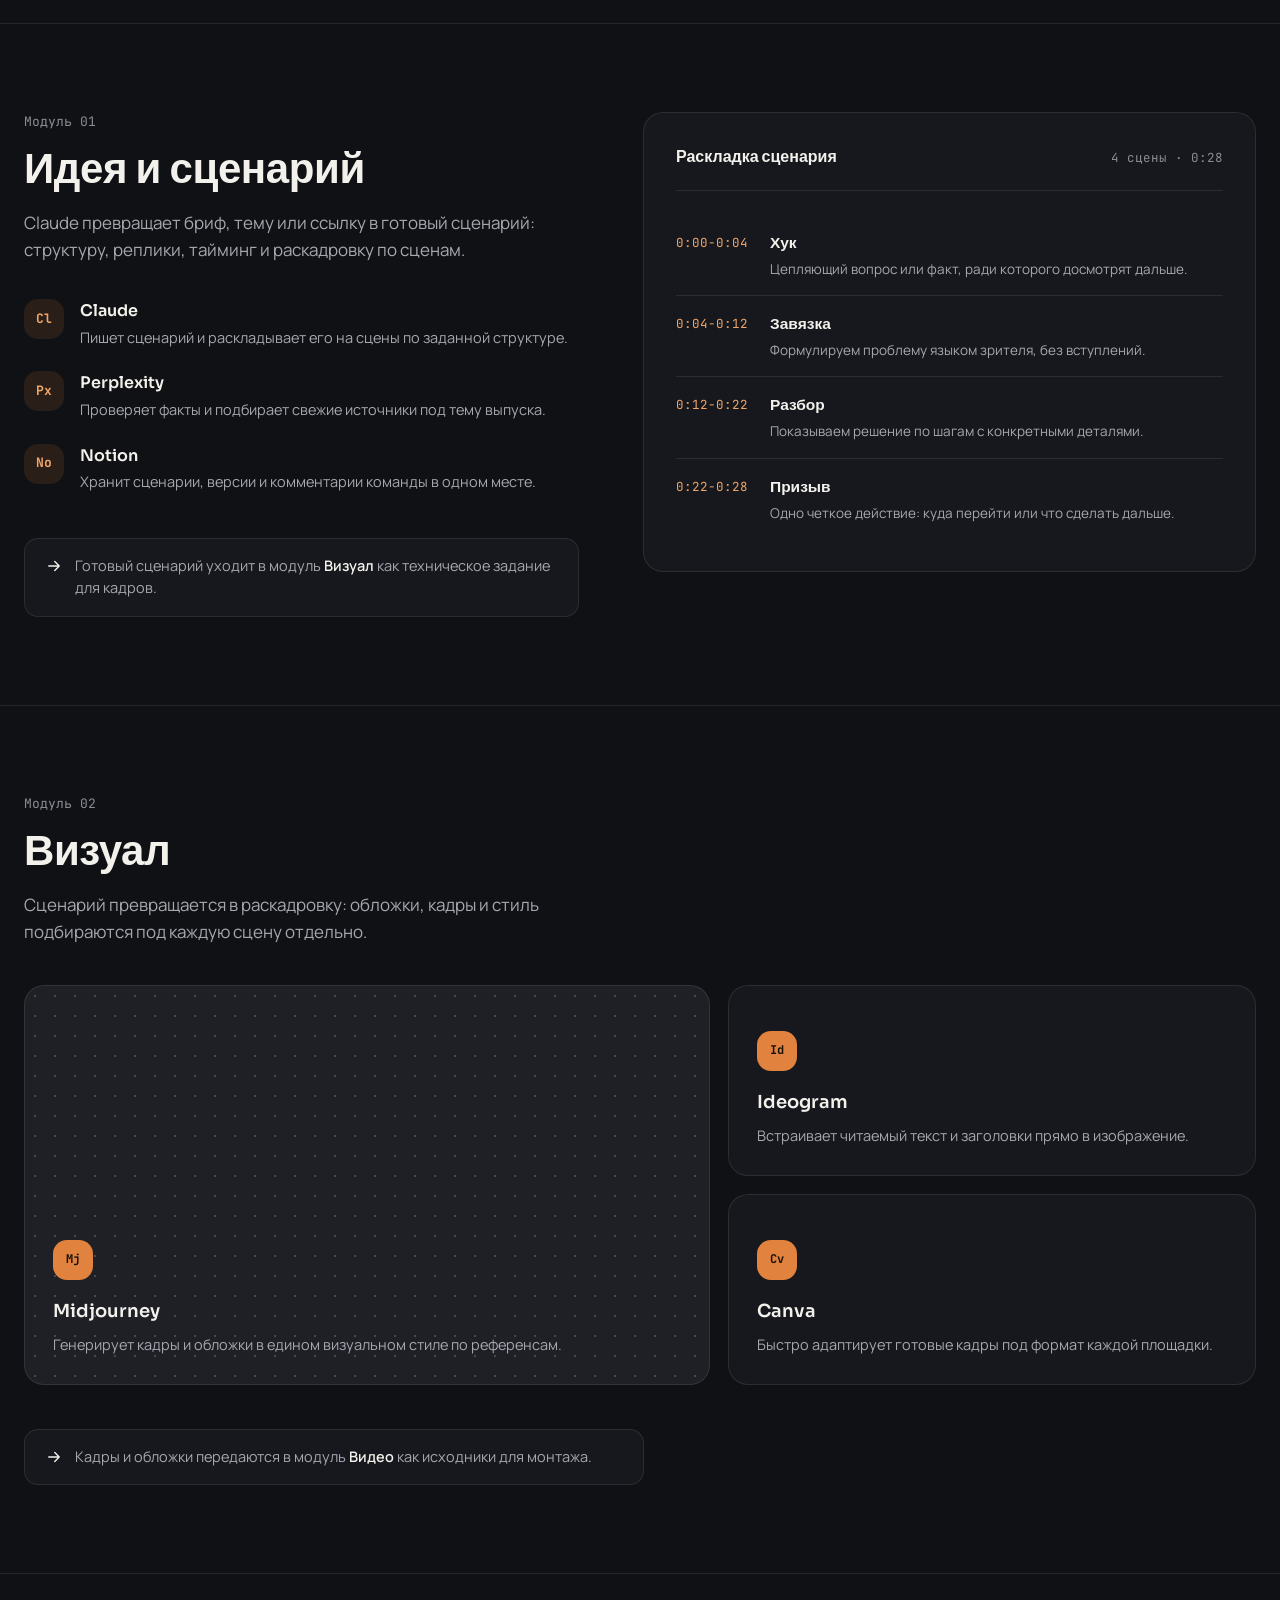
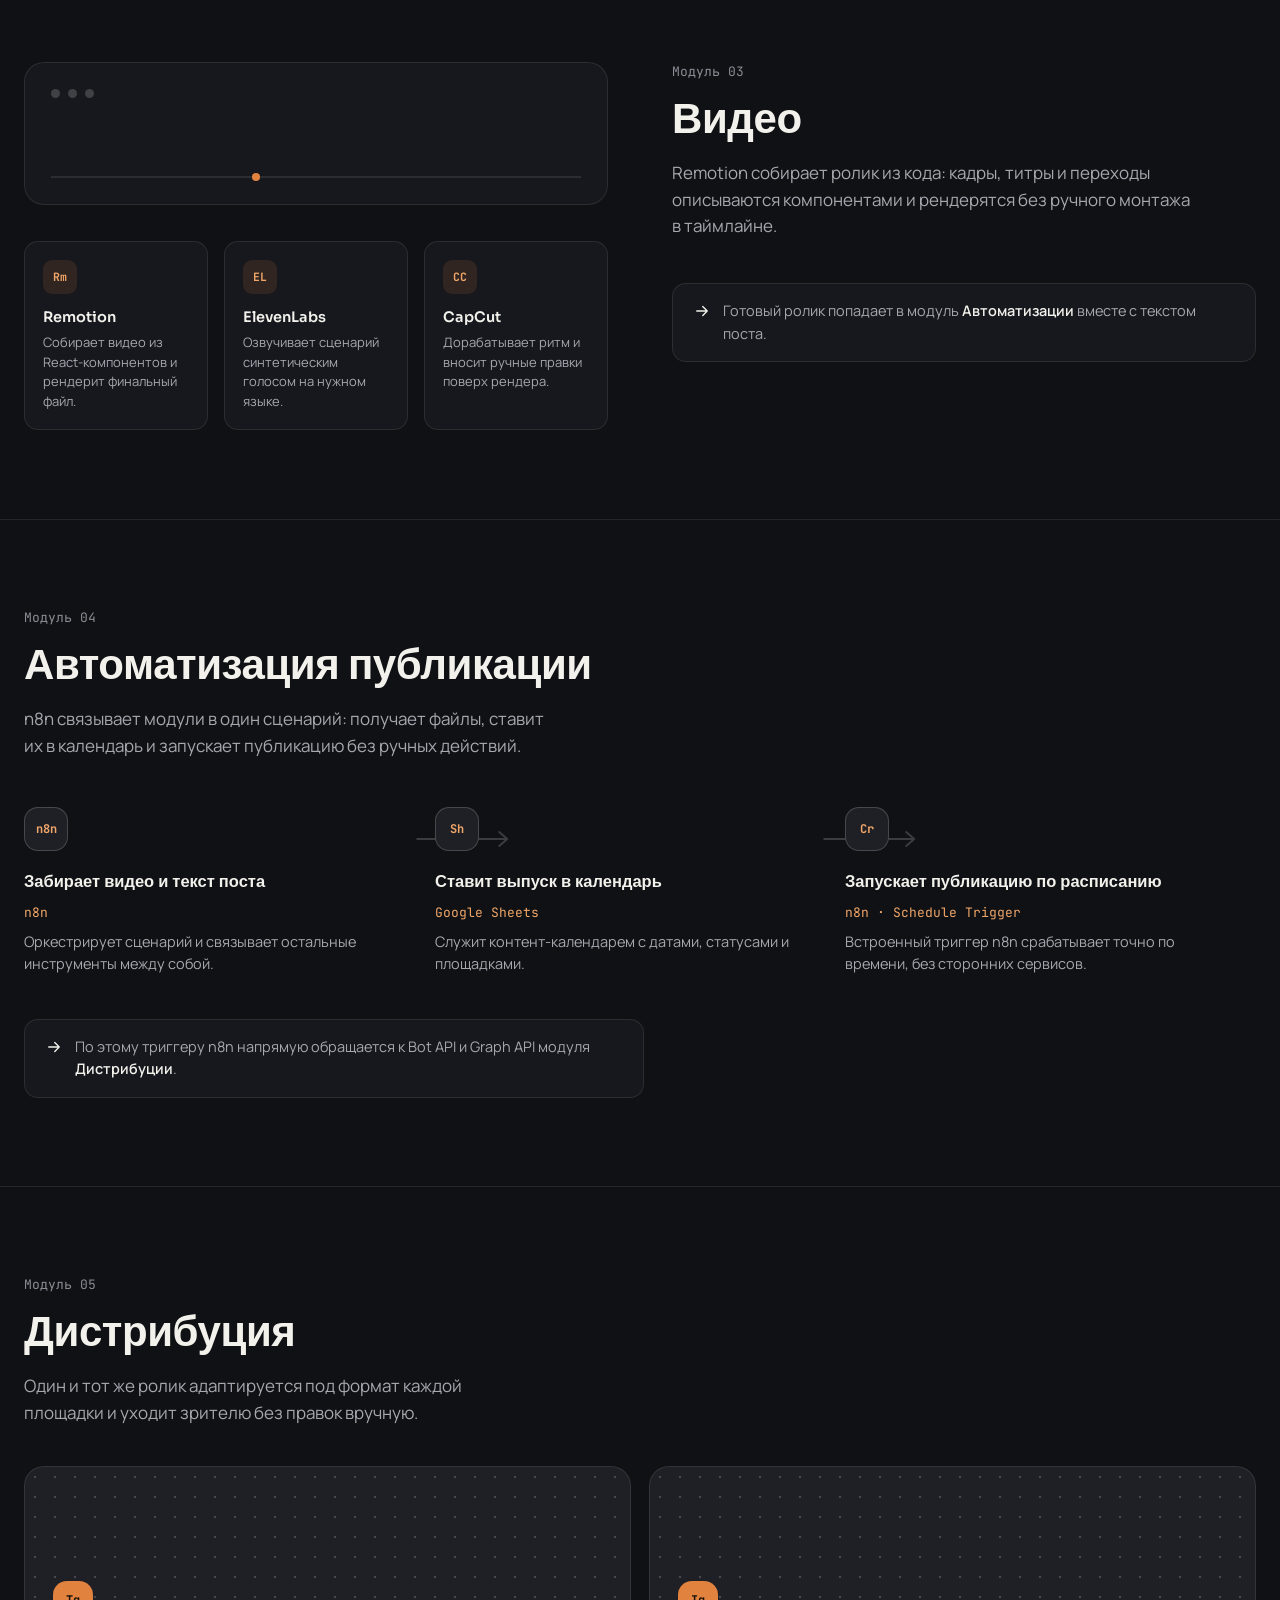
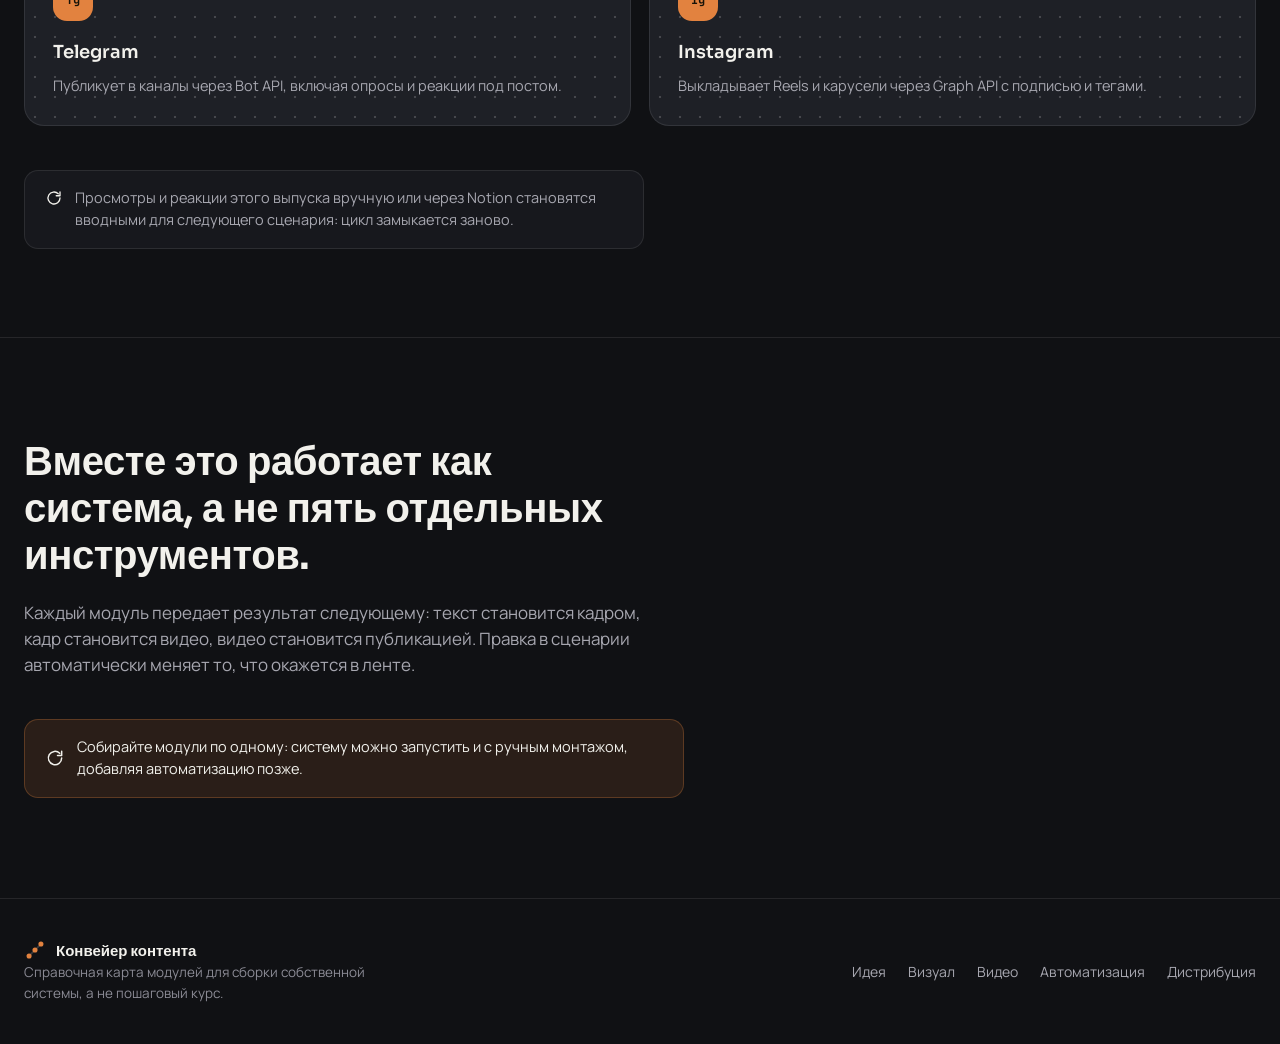
==== commit acaf60d0: "Fix critique findings: mobile nav bug, no-JS content, consistency - Fix real layout bug: backdrop-fi" ====
--- a/content-system-hub/index.html
+++ b/content-system-hub/index.html
@@ -9,6 +9,7 @@
 <link rel="preconnect" href="https://fonts.gstatic.com" crossorigin>
 <link href="https://fonts.googleapis.com/css2?family=Sora:wght@500;600;700&family=Manrope:wght@400;500;600;700;800&family=JetBrains+Mono:wght@500;700&display=swap" rel="stylesheet">
 <link rel="stylesheet" href="assets/css/style.css">
+<script>document.documentElement.classList.add('js');</script>
 </head>
 <body>
 
@@ -87,7 +88,7 @@
         <span class="tool-chip"><span class="tool-chip__mark">Id</span>Ideogram</span>
         <span class="tool-chip"><span class="tool-chip__mark">Cv</span>Canva</span>
         <span class="tool-chip"><span class="tool-chip__mark">Rm</span>Remotion</span>
-        <span class="tool-chip"><span class="tool-chip__mark">11</span>ElevenLabs</span>
+        <span class="tool-chip"><span class="tool-chip__mark">EL</span>ElevenLabs</span>
         <span class="tool-chip"><span class="tool-chip__mark">n8</span>n8n</span>
         <span class="tool-chip"><span class="tool-chip__mark">Sh</span>Google Sheets</span>
         <span class="tool-chip"><span class="tool-chip__mark">Tg</span>Telegram</span>
@@ -99,7 +100,7 @@
         <span class="tool-chip" aria-hidden="true"><span class="tool-chip__mark">Id</span>Ideogram</span>
         <span class="tool-chip" aria-hidden="true"><span class="tool-chip__mark">Cv</span>Canva</span>
         <span class="tool-chip" aria-hidden="true"><span class="tool-chip__mark">Rm</span>Remotion</span>
-        <span class="tool-chip" aria-hidden="true"><span class="tool-chip__mark">11</span>ElevenLabs</span>
+        <span class="tool-chip" aria-hidden="true"><span class="tool-chip__mark">EL</span>ElevenLabs</span>
         <span class="tool-chip" aria-hidden="true"><span class="tool-chip__mark">n8</span>n8n</span>
         <span class="tool-chip" aria-hidden="true"><span class="tool-chip__mark">Sh</span>Google Sheets</span>
         <span class="tool-chip" aria-hidden="true"><span class="tool-chip__mark">Tg</span>Telegram</span>
@@ -185,19 +186,38 @@
     </div>
     <div class="module__visual reveal">
       <div class="visual-card">
-        <svg viewBox="0 0 320 280" fill="none" aria-hidden="true">
-          <rect x="20" y="20" width="280" height="30" rx="6" fill="var(--c-bg-elev-3)"/>
-          <rect x="20" y="64" width="220" height="14" rx="4" fill="var(--c-bg-elev-3)"/>
-          <rect x="20" y="88" width="180" height="14" rx="4" fill="var(--c-bg-elev-3)"/>
-          <rect x="20" y="122" width="280" height="1" fill="var(--c-border)"/>
-          <rect x="20" y="140" width="60" height="60" rx="8" fill="var(--c-accent-tint)" stroke="var(--c-accent)" stroke-width="1.5"/>
-          <rect x="92" y="140" width="60" height="60" rx="8" fill="var(--c-bg-elev-3)"/>
-          <rect x="164" y="140" width="60" height="60" rx="8" fill="var(--c-bg-elev-3)"/>
-          <rect x="236" y="140" width="64" height="60" rx="8" fill="var(--c-bg-elev-3)"/>
-          <rect x="20" y="220" width="130" height="14" rx="4" fill="var(--c-bg-elev-3)"/>
-          <rect x="160" y="220" width="140" height="14" rx="4" fill="var(--c-bg-elev-3)"/>
-          <rect x="20" y="246" width="90" height="14" rx="4" fill="var(--c-bg-elev-3)"/>
-        </svg>
+        <div class="script-card__head">
+          <span>Раскладка сценария</span>
+          <span class="script-card__count">4 сцены · 0:28</span>
+        </div>
+        <div class="script-beat">
+          <span class="script-beat__time">0:00-0:04</span>
+          <div>
+            <p class="script-beat__name">Хук</p>
+            <p class="script-beat__note">Цепляющий вопрос или факт, ради которого досмотрят дальше.</p>
+          </div>
+        </div>
+        <div class="script-beat">
+          <span class="script-beat__time">0:04-0:12</span>
+          <div>
+            <p class="script-beat__name">Завязка</p>
+            <p class="script-beat__note">Формулируем проблему языком зрителя, без вступлений.</p>
+          </div>
+        </div>
+        <div class="script-beat">
+          <span class="script-beat__time">0:12-0:22</span>
+          <div>
+            <p class="script-beat__name">Разбор</p>
+            <p class="script-beat__note">Показываем решение по шагам с конкретными деталями.</p>
+          </div>
+        </div>
+        <div class="script-beat">
+          <span class="script-beat__time">0:22-0:28</span>
+          <div>
+            <p class="script-beat__name">Призыв</p>
+            <p class="script-beat__note">Одно четкое действие: куда перейти или что сделать дальше.</p>
+          </div>
+        </div>
       </div>
     </div>
   </div>
@@ -262,7 +282,7 @@
           <p class="icon-strip__desc">Собирает видео из React-компонентов и рендерит финальный файл.</p>
         </div>
         <div class="icon-strip__item">
-          <span class="icon-strip__mark">11L</span>
+          <span class="icon-strip__mark">EL</span>
           <p class="icon-strip__name">ElevenLabs</p>
           <p class="icon-strip__desc">Озвучивает сценарий синтетическим голосом на нужном языке.</p>
         </div>
@@ -309,15 +329,15 @@
         <p class="workflow-step__desc">Служит контент-календарем с датами, статусами и площадками.</p>
       </div>
       <div class="workflow-step reveal">
-        <span class="workflow-step__mark">Bf</span>
-        <p class="workflow-step__action">Публикует по расписанию</p>
-        <p class="workflow-step__tool">Buffer</p>
-        <p class="workflow-step__desc">Ставит готовые посты в очередь и выпускает их точно по времени.</p>
+        <span class="workflow-step__mark">Cr</span>
+        <p class="workflow-step__action">Запускает публикацию по расписанию</p>
+        <p class="workflow-step__tool">n8n · Schedule Trigger</p>
+        <p class="workflow-step__desc">Встроенный триггер n8n срабатывает точно по времени, без сторонних сервисов.</p>
       </div>
     </div>
     <div class="module__connector reveal">
       <svg viewBox="0 0 24 24" fill="none" aria-hidden="true"><path d="M5 12h14M13 6l6 6-6 6" stroke="currentColor" stroke-width="1.8" stroke-linecap="round" stroke-linejoin="round"/></svg>
-      <p>Из очереди публикации контент уходит в каналы <strong>дистрибуции</strong>.</p>
+      <p>По этому триггеру n8n напрямую обращается к Bot API и Graph API модуля <strong>Дистрибуции</strong>.</p>
     </div>
   </div>
 </section>
@@ -344,7 +364,7 @@
     </div>
     <div class="module__connector reveal">
       <svg viewBox="0 0 24 24" fill="none" aria-hidden="true"><path d="M20 12a8 8 0 1 1-2.343-5.657M20 4v5h-5" stroke="currentColor" stroke-width="1.8" stroke-linecap="round" stroke-linejoin="round"/></svg>
-      <p>Метрики просмотров возвращаются в сценарий следующего выпуска, и цикл начинается заново.</p>
+      <p>Просмотры и реакции этого выпуска вручную или через Notion становятся вводными для следующего сценария: цикл замыкается заново.</p>
     </div>
   </div>
 </section>
--- a/content-system-hub/assets/css/style.css
+++ b/content-system-hub/assets/css/style.css
@@ -29,7 +29,7 @@
   /* shadow, tinted to the ink hue */
   --shadow-sm: 0 1px 2px rgba(0, 0, 0, 0.4);
   --shadow-md: 0 20px 48px -18px rgba(0, 0, 0, 0.7);
-  --shadow-accent: 0 14px 32px -14px rgba(226, 130, 63, 0.38);
+  --shadow-accent: 0 10px 24px -12px rgba(0, 0, 0, 0.65);
 
   /* type */
   --font-display: "Sora", "Helvetica Neue", Arial, sans-serif;
@@ -117,22 +117,33 @@
    transform + opacity only, ease-out, staggered via transition-delay
    ========================================================================== */
 
+/* .reveal starts fully visible: content must not depend on JavaScript to
+   exist. The hidden pre-animation state is opt-in, added only once main.js
+   confirms it's running (see the `.js` class on <html>), so no-JS, crawlers
+   and print always get the complete page. */
 .reveal {
+  transition: opacity 0.6s var(--ease-out), transform 0.6s var(--ease-out);
+  will-change: transform, opacity;
+}
+
+html.js .reveal {
   opacity: 0;
   transform: translateY(22px);
-  transition: opacity 0.6s var(--ease-out), transform 0.6s var(--ease-out);
-  will-change: transform, opacity;
-}
-
-.reveal.is-visible {
+}
+
+html.js .reveal.is-visible {
   opacity: 1;
   transform: translateY(0);
 }
 
 @media (prefers-reduced-motion: reduce) {
-  .reveal {
+  html.js .reveal {
+    opacity: 0;
     transform: none;
     transition: opacity 0.4s ease;
+  }
+  html.js .reveal.is-visible {
+    opacity: 1;
   }
 }
 
@@ -147,10 +158,21 @@
   height: var(--nav-h);
   display: flex;
   align-items: center;
+  border-bottom: 1px solid var(--c-border);
+}
+
+/* Blur lives on a pseudo-element, not on .nav itself: backdrop-filter on an
+   ancestor creates a new containing block for fixed descendants, which
+   would trap the mobile .nav__links panel inside .nav's own 72px height
+   instead of the viewport. */
+.nav::before {
+  content: "";
+  position: absolute;
+  inset: 0;
+  z-index: -1;
   background: rgba(16, 17, 20, 0.82);
   backdrop-filter: blur(14px) saturate(140%);
   -webkit-backdrop-filter: blur(14px) saturate(140%);
-  border-bottom: 1px solid var(--c-border);
 }
 
 .nav__row {
@@ -197,6 +219,10 @@
 
 .nav__links a:hover {
   color: var(--c-text);
+}
+
+.nav__links a.is-current {
+  color: var(--c-accent-light);
 }
 
 .nav__toggle {
@@ -517,12 +543,13 @@
   position: absolute;
   inset: 0;
   background: var(--c-accent);
-  width: 0%;
-  transition: width 1.4s var(--ease-out);
+  transform: scaleX(0);
+  transform-origin: left center;
+  transition: transform 1.4s var(--ease-out);
 }
 
 .pipeline-nodes__line-fill.is-visible {
-  width: 100%;
+  transform: scaleX(1);
 }
 
 .pipeline-node {
@@ -591,11 +618,11 @@
     height: auto;
   }
   .pipeline-nodes__line-fill {
-    width: 100%;
-    height: 0%;
+    transform: scaleY(0);
+    transform-origin: top center;
   }
   .pipeline-nodes__line-fill.is-visible {
-    height: 100%;
+    transform: scaleY(1);
   }
   .pipeline-node {
     flex-direction: row;
@@ -725,15 +752,65 @@
   border: 1px solid var(--c-border);
   border-radius: var(--r-card);
   padding: 32px;
-  min-height: 320px;
-  display: flex;
-  align-items: center;
-  justify-content: center;
 }
 
 .visual-card svg {
   width: 100%;
   height: auto;
+}
+
+/* Script-beats card: an honest breakdown of what Claude actually outputs
+   for module 1, not a fake app screenshot. */
+.script-card__head {
+  display: flex;
+  align-items: baseline;
+  justify-content: space-between;
+  padding-bottom: 20px;
+  border-bottom: 1px solid var(--c-border);
+  margin-bottom: 24px;
+}
+
+.script-card__head span:first-child {
+  font-family: var(--font-display);
+  font-weight: 600;
+  font-size: 16px;
+}
+
+.script-card__count {
+  font-family: var(--font-mono);
+  font-size: 12.5px;
+  color: var(--c-text-faint);
+}
+
+.script-beat {
+  display: grid;
+  grid-template-columns: 76px 1fr;
+  gap: 18px;
+  padding: 16px 0;
+}
+
+.script-beat + .script-beat {
+  border-top: 1px solid var(--c-border);
+}
+
+.script-beat__time {
+  font-family: var(--font-mono);
+  font-size: 12.5px;
+  color: var(--c-accent-light);
+  padding-top: 2px;
+}
+
+.script-beat__name {
+  font-family: var(--font-display);
+  font-weight: 600;
+  font-size: 15.5px;
+}
+
+.script-beat__note {
+  margin-top: 4px;
+  font-size: 13.5px;
+  color: var(--c-text-muted);
+  line-height: 1.5;
 }
 
 @media (max-width: 900px) {
@@ -777,9 +854,9 @@
 
 .bento-card--feature {
   min-height: 400px;
-  background:
-    radial-gradient(circle at 20% 15%, rgba(226, 130, 63, 0.28), transparent 55%),
-    var(--c-bg-elev-2);
+  background-color: var(--c-bg-elev-2);
+  background-image: radial-gradient(var(--c-border-strong) 1px, transparent 1.6px);
+  background-size: 20px 20px;
 }
 
 .bento-card--flat {
@@ -1042,16 +1119,11 @@
   min-height: 260px;
 }
 
-.bento-card--telegram {
-  background:
-    radial-gradient(circle at 85% 20%, rgba(226, 130, 63, 0.22), transparent 60%),
-    var(--c-bg-elev-2);
-}
-
+.bento-card--telegram,
 .bento-card--instagram {
-  background:
-    radial-gradient(circle at 15% 80%, rgba(226, 130, 63, 0.22), transparent 60%),
-    var(--c-bg-elev-2);
+  background-color: var(--c-bg-elev-2);
+  background-image: radial-gradient(var(--c-border-strong) 1px, transparent 1.6px);
+  background-size: 20px 20px;
 }
 
 @media (max-width: 720px) {
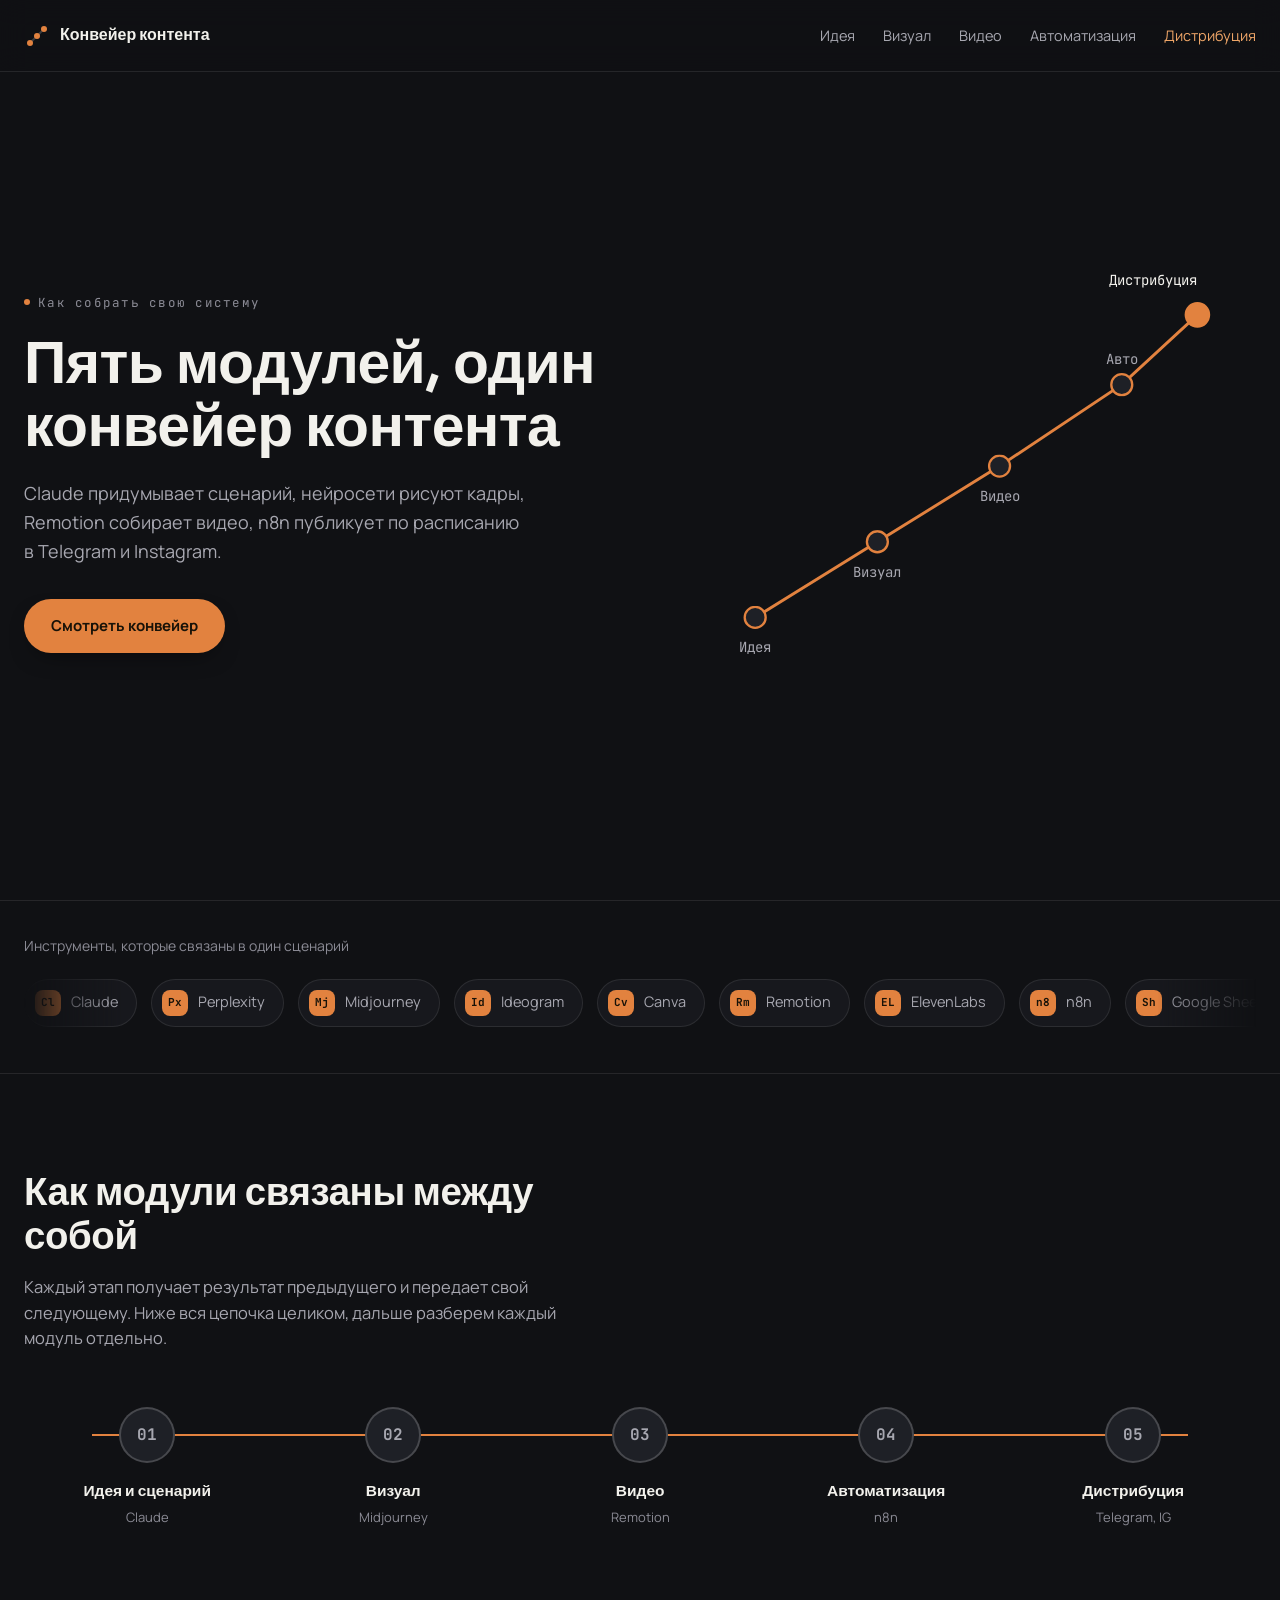
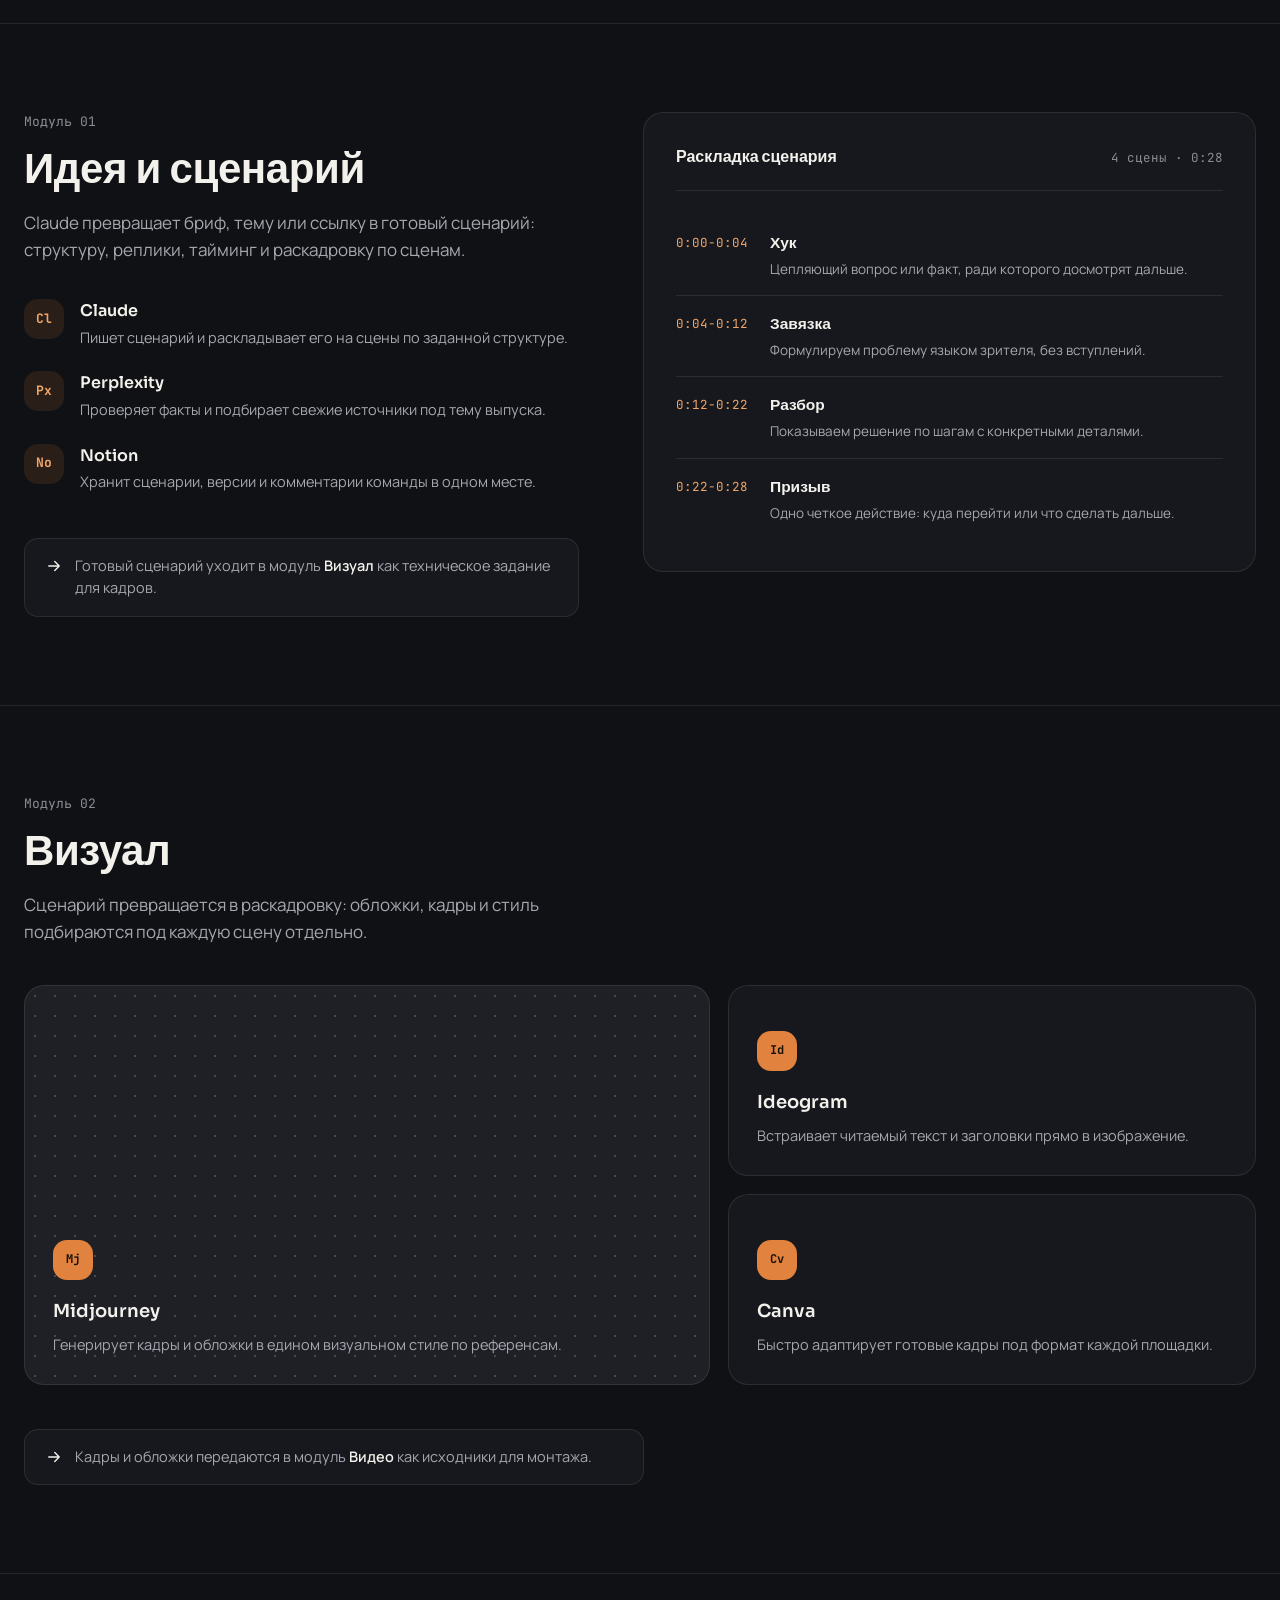
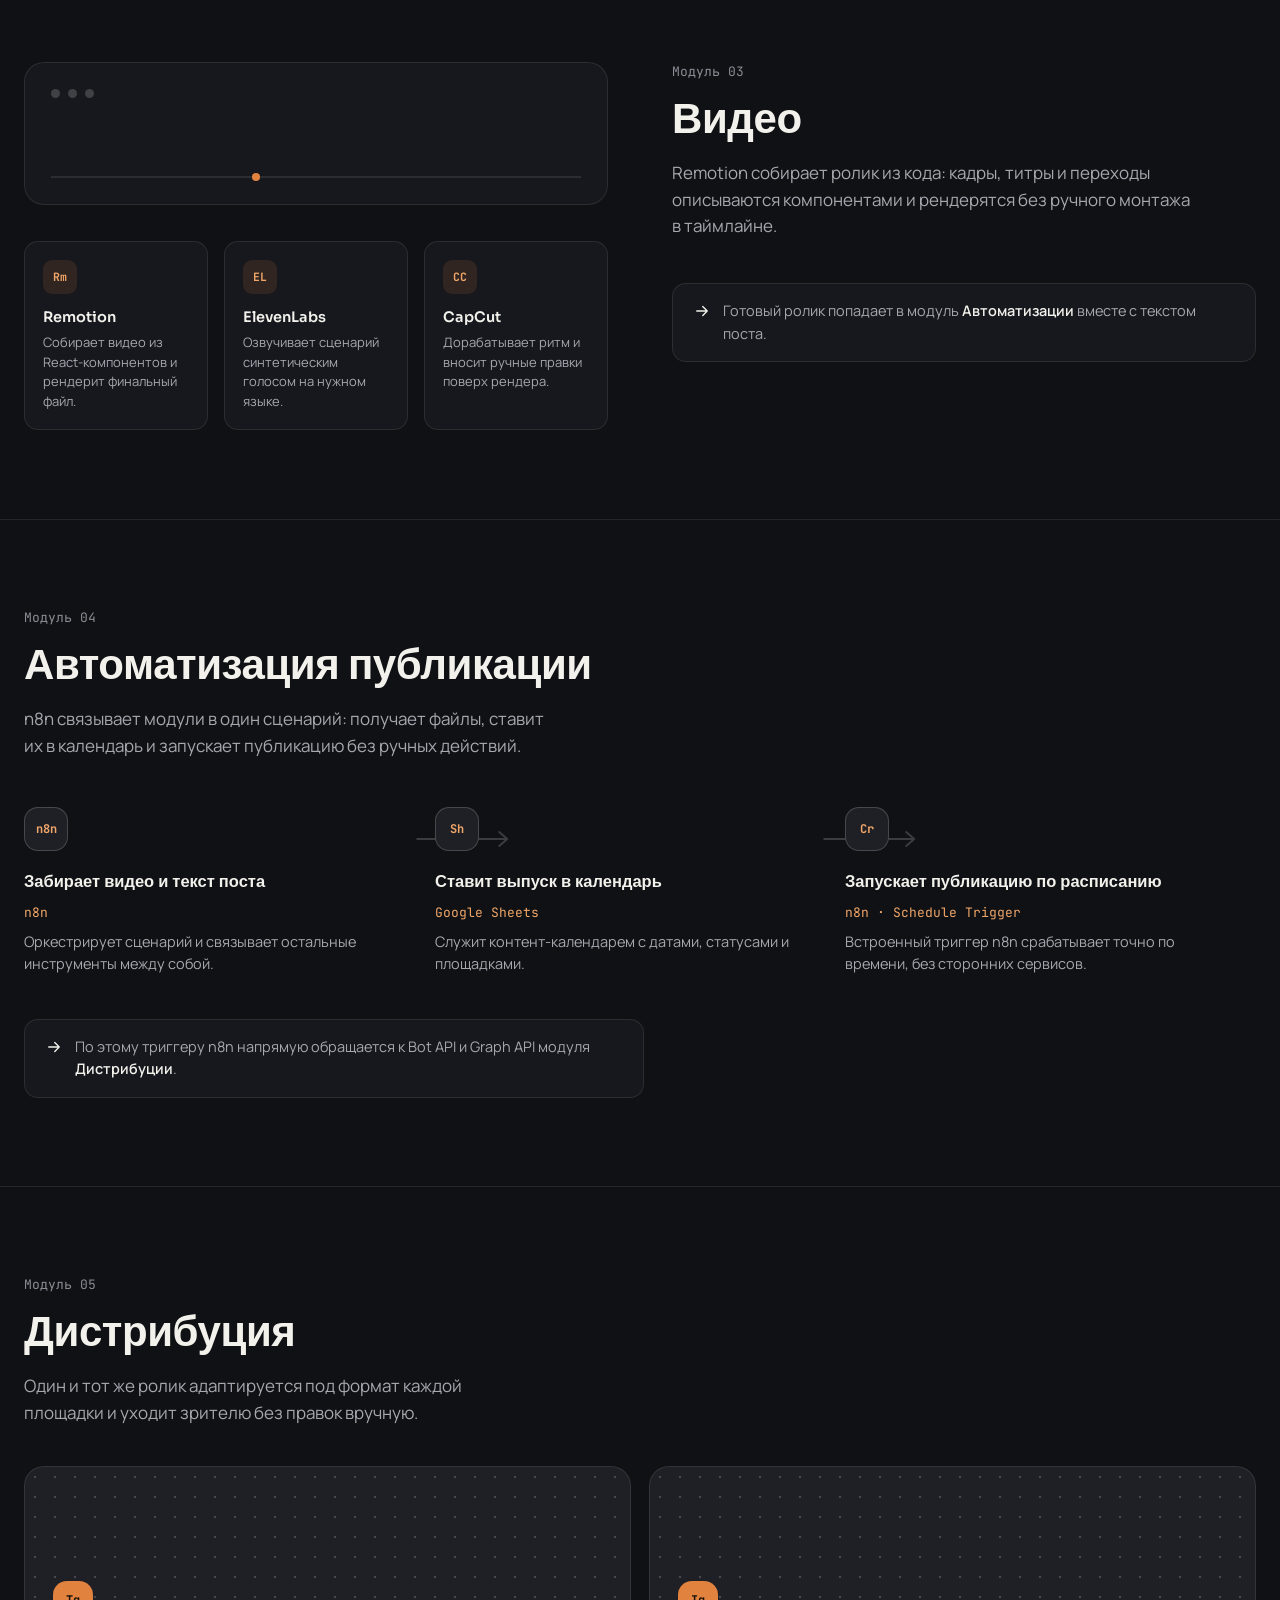
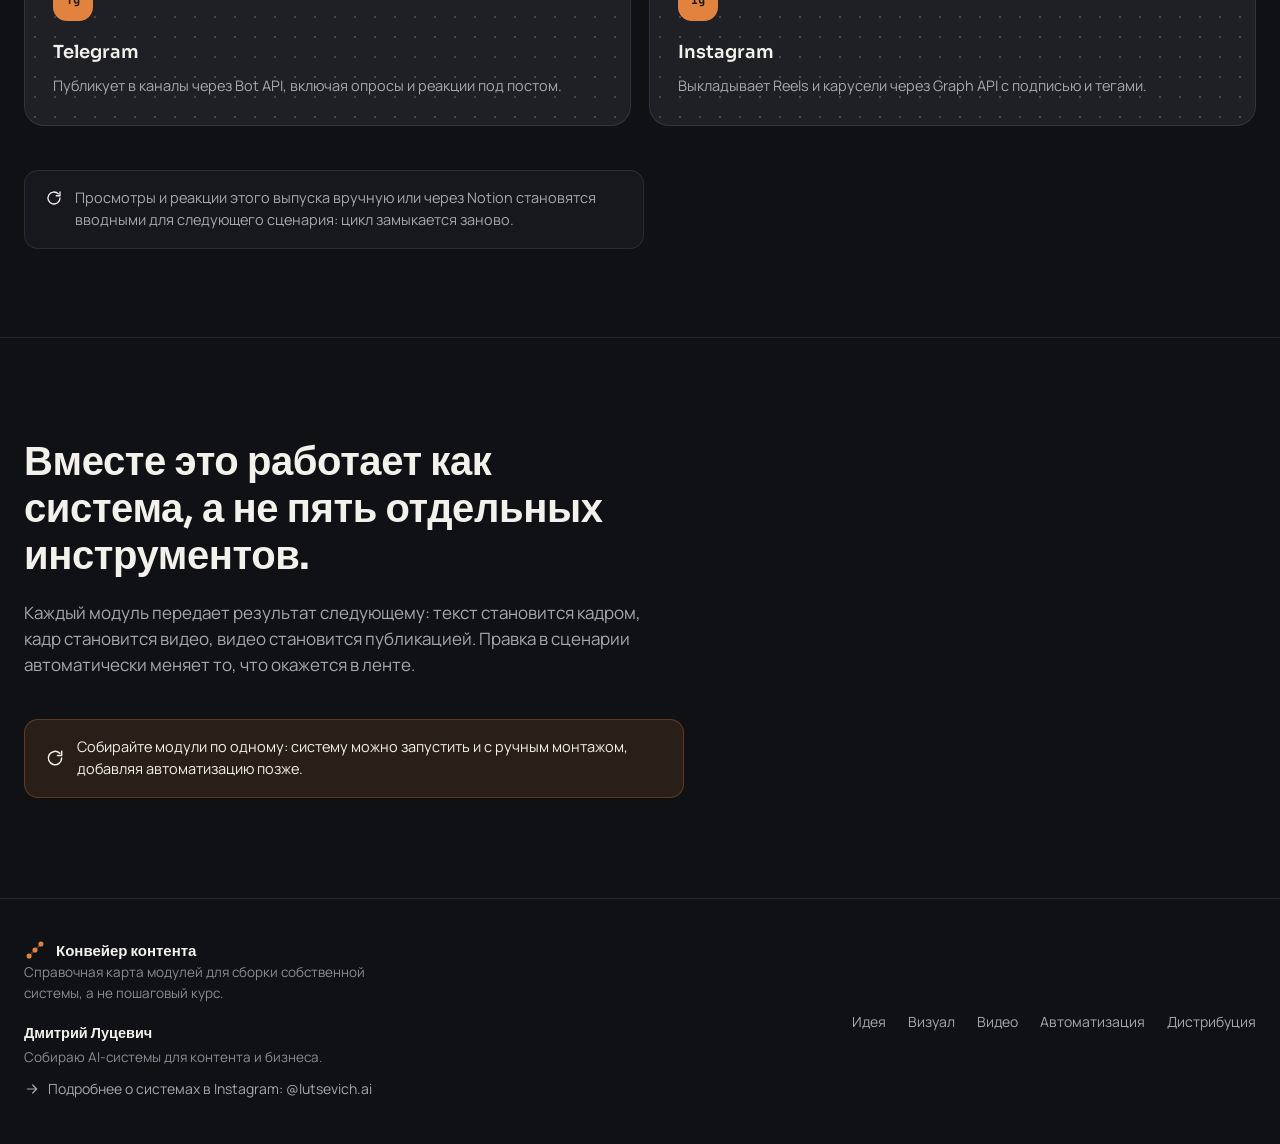
==== commit f479eb23: "Add author identity to the footer The hub read as fully anonymous with no sense of who built it. Ext" ====
--- a/content-system-hub/index.html
+++ b/content-system-hub/index.html
@@ -395,6 +395,12 @@
         Конвейер контента
       </div>
       <p class="footer__note">Справочная карта модулей для сборки собственной системы, а не пошаговый курс.</p>
+      <p class="footer__author-name">Дмитрий Луцевич</p>
+      <p class="footer__author-role">Собираю AI-системы для контента и бизнеса.</p>
+      <a class="footer__author-link" href="https://instagram.com/lutsevich.ai" target="_blank" rel="noopener">
+        <svg viewBox="0 0 24 24" fill="none" aria-hidden="true"><path d="M5 12h14M13 6l6 6-6 6" stroke="currentColor" stroke-width="1.8" stroke-linecap="round" stroke-linejoin="round"/></svg>
+        Подробнее о системах в Instagram: @lutsevich.ai
+      </a>
     </div>
     <ul class="footer__links">
       <li><a href="#idea">Идея</a></li>
--- a/content-system-hub/assets/css/style.css
+++ b/content-system-hub/assets/css/style.css
@@ -1218,6 +1218,43 @@
   max-width: 46ch;
 }
 
+.footer__author-name {
+  margin-top: 18px;
+  font-family: var(--font-display);
+  font-weight: 600;
+  font-size: 14.5px;
+  color: var(--c-text);
+}
+
+.footer__author-role {
+  margin-top: 3px;
+  font-size: 13.5px;
+  color: var(--c-text-faint);
+  max-width: 46ch;
+}
+
+.footer__author-link {
+  margin-top: 10px;
+  display: inline-flex;
+  align-items: center;
+  gap: 8px;
+  text-decoration: none;
+  font-size: 14px;
+  color: var(--c-text-muted);
+  transition: color 0.18s ease;
+}
+
+.footer__author-link svg {
+  width: 16px;
+  height: 16px;
+  flex-shrink: 0;
+  stroke: var(--c-accent-light);
+}
+
+.footer__author-link:hover {
+  color: var(--c-text);
+}
+
 .footer__links {
   display: flex;
   gap: 22px;
